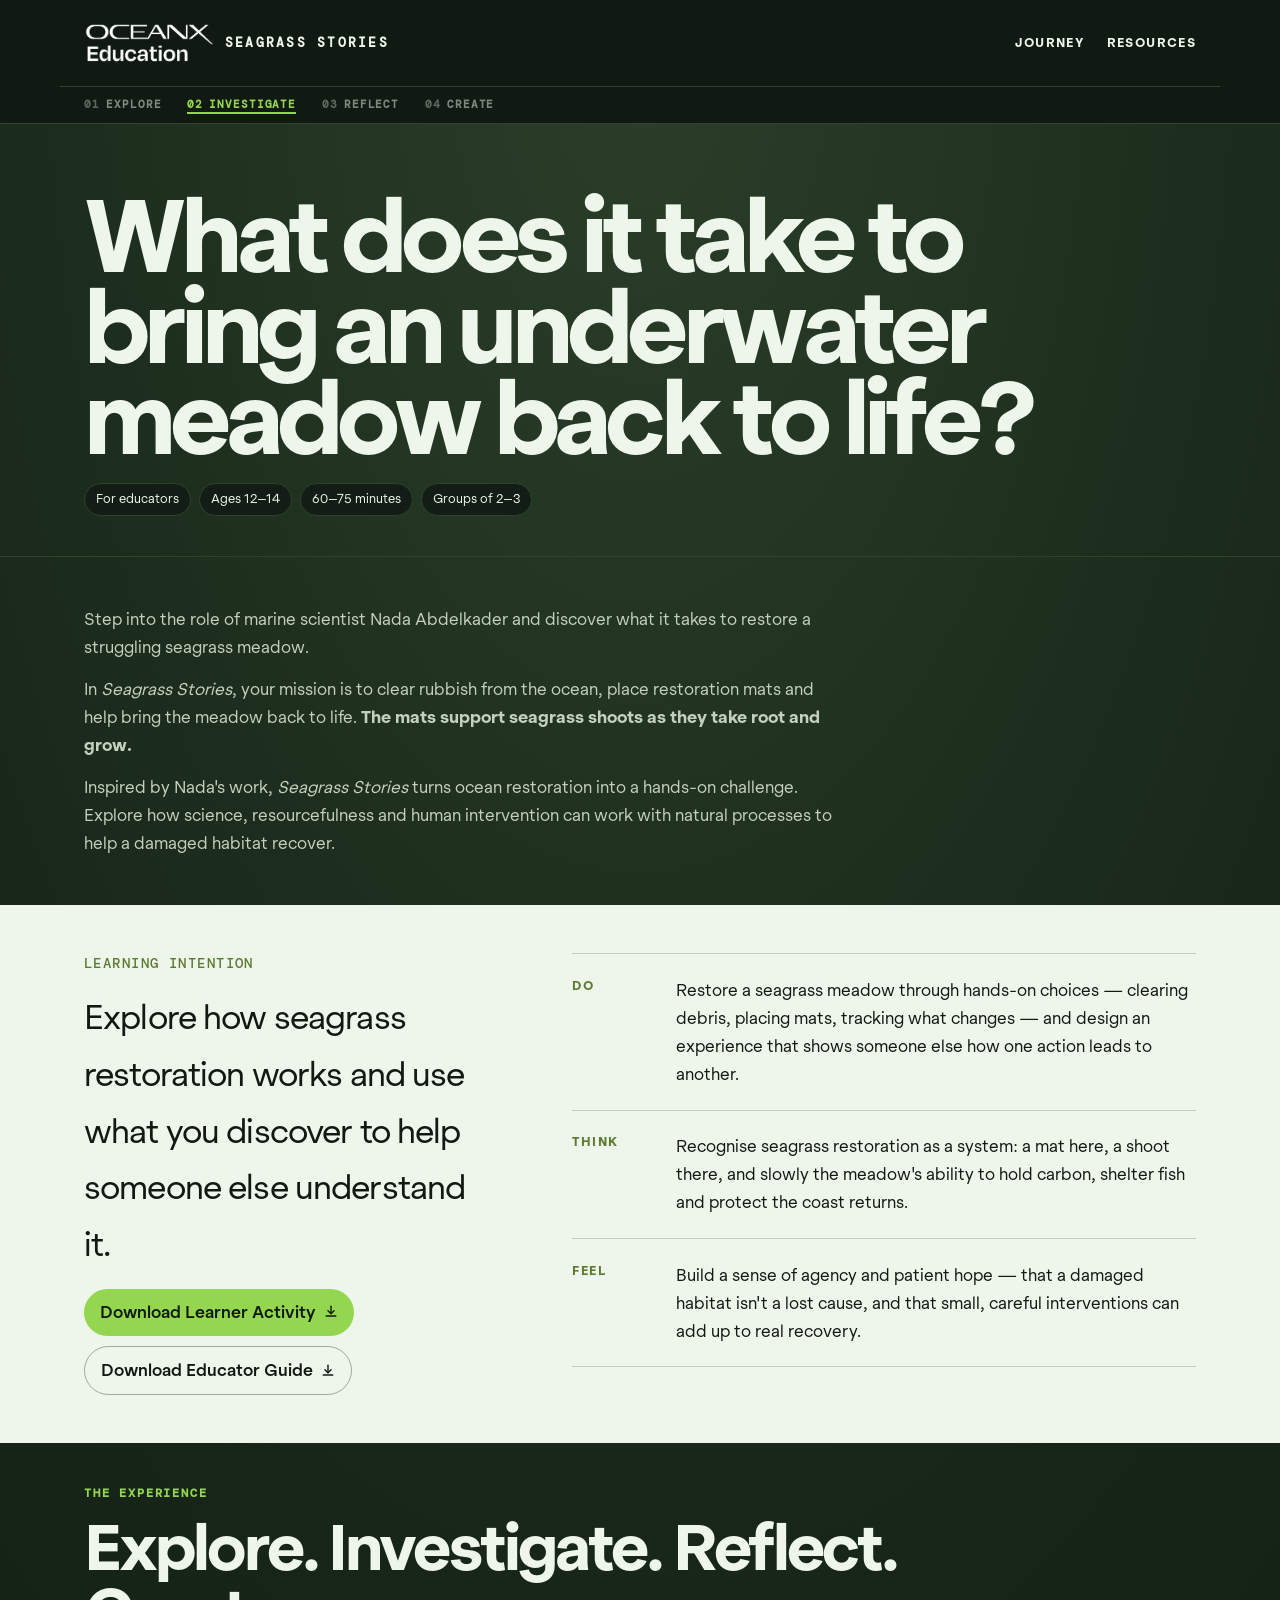
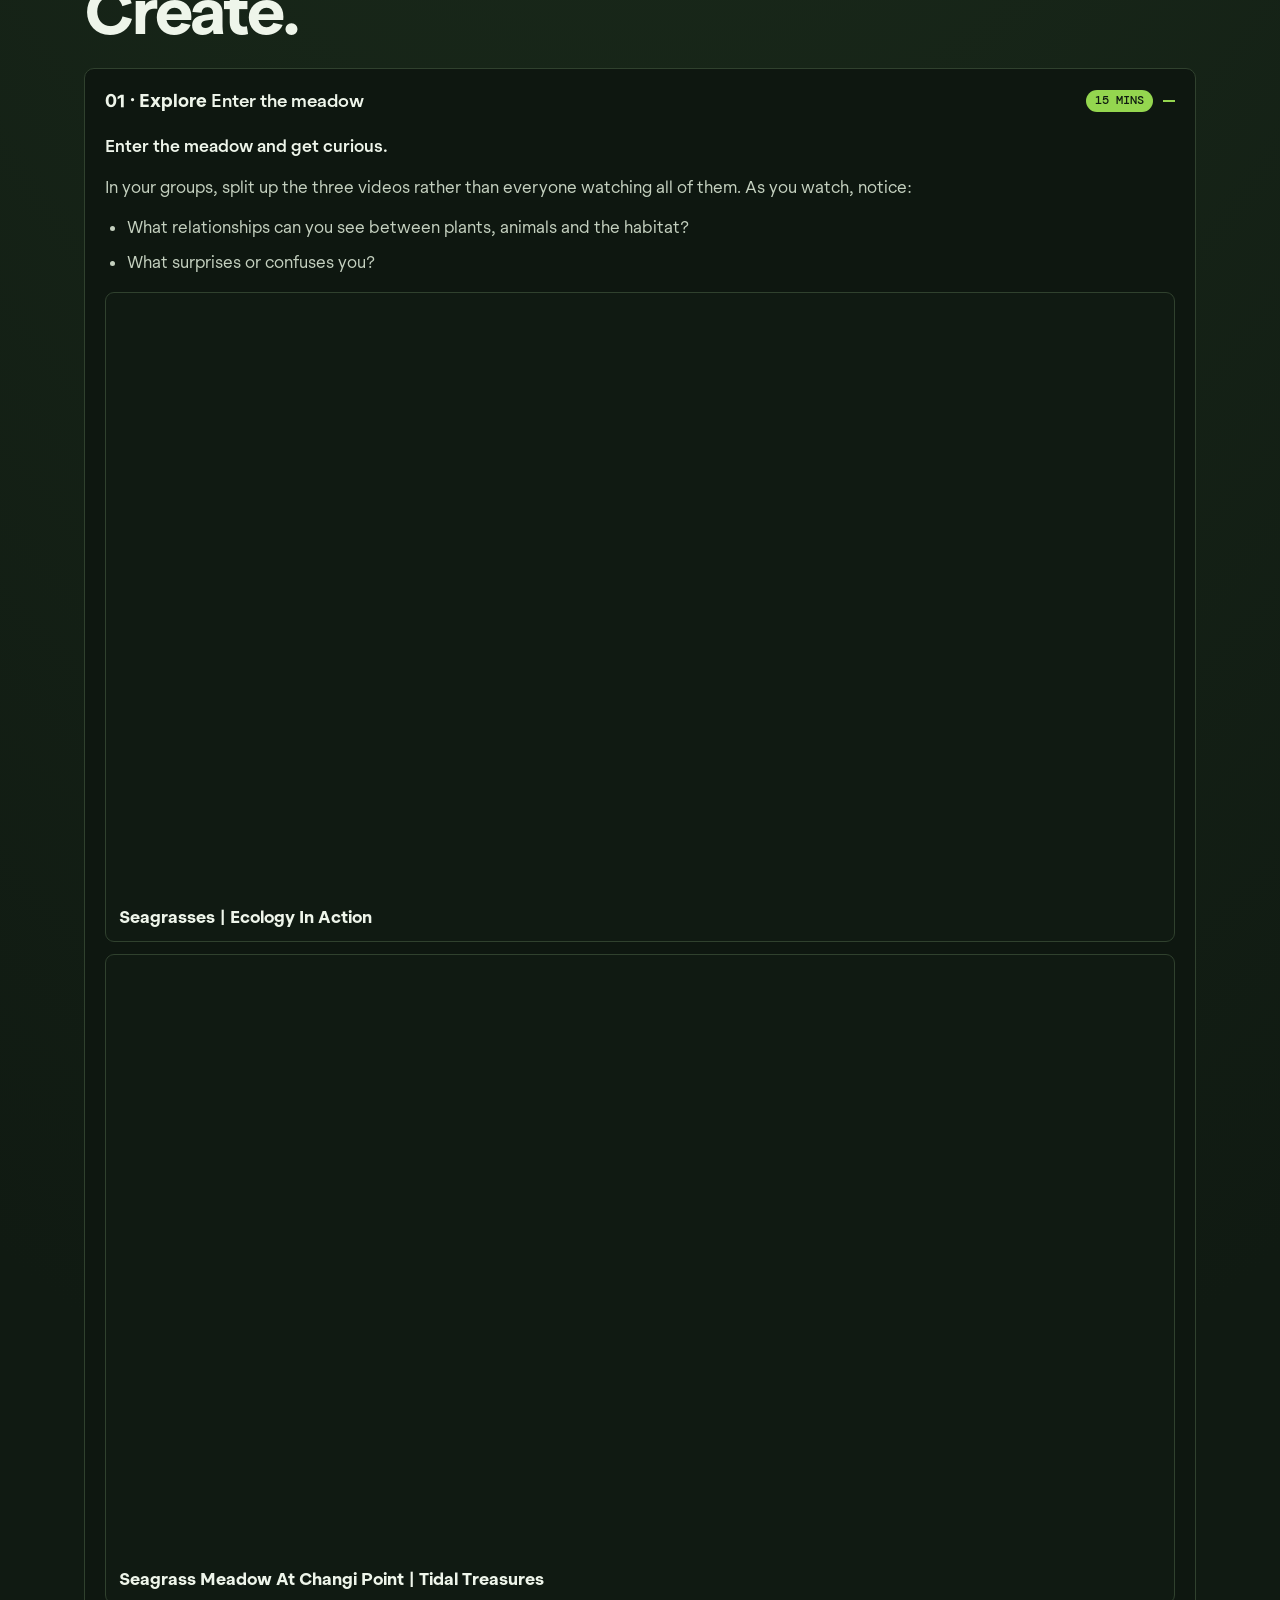
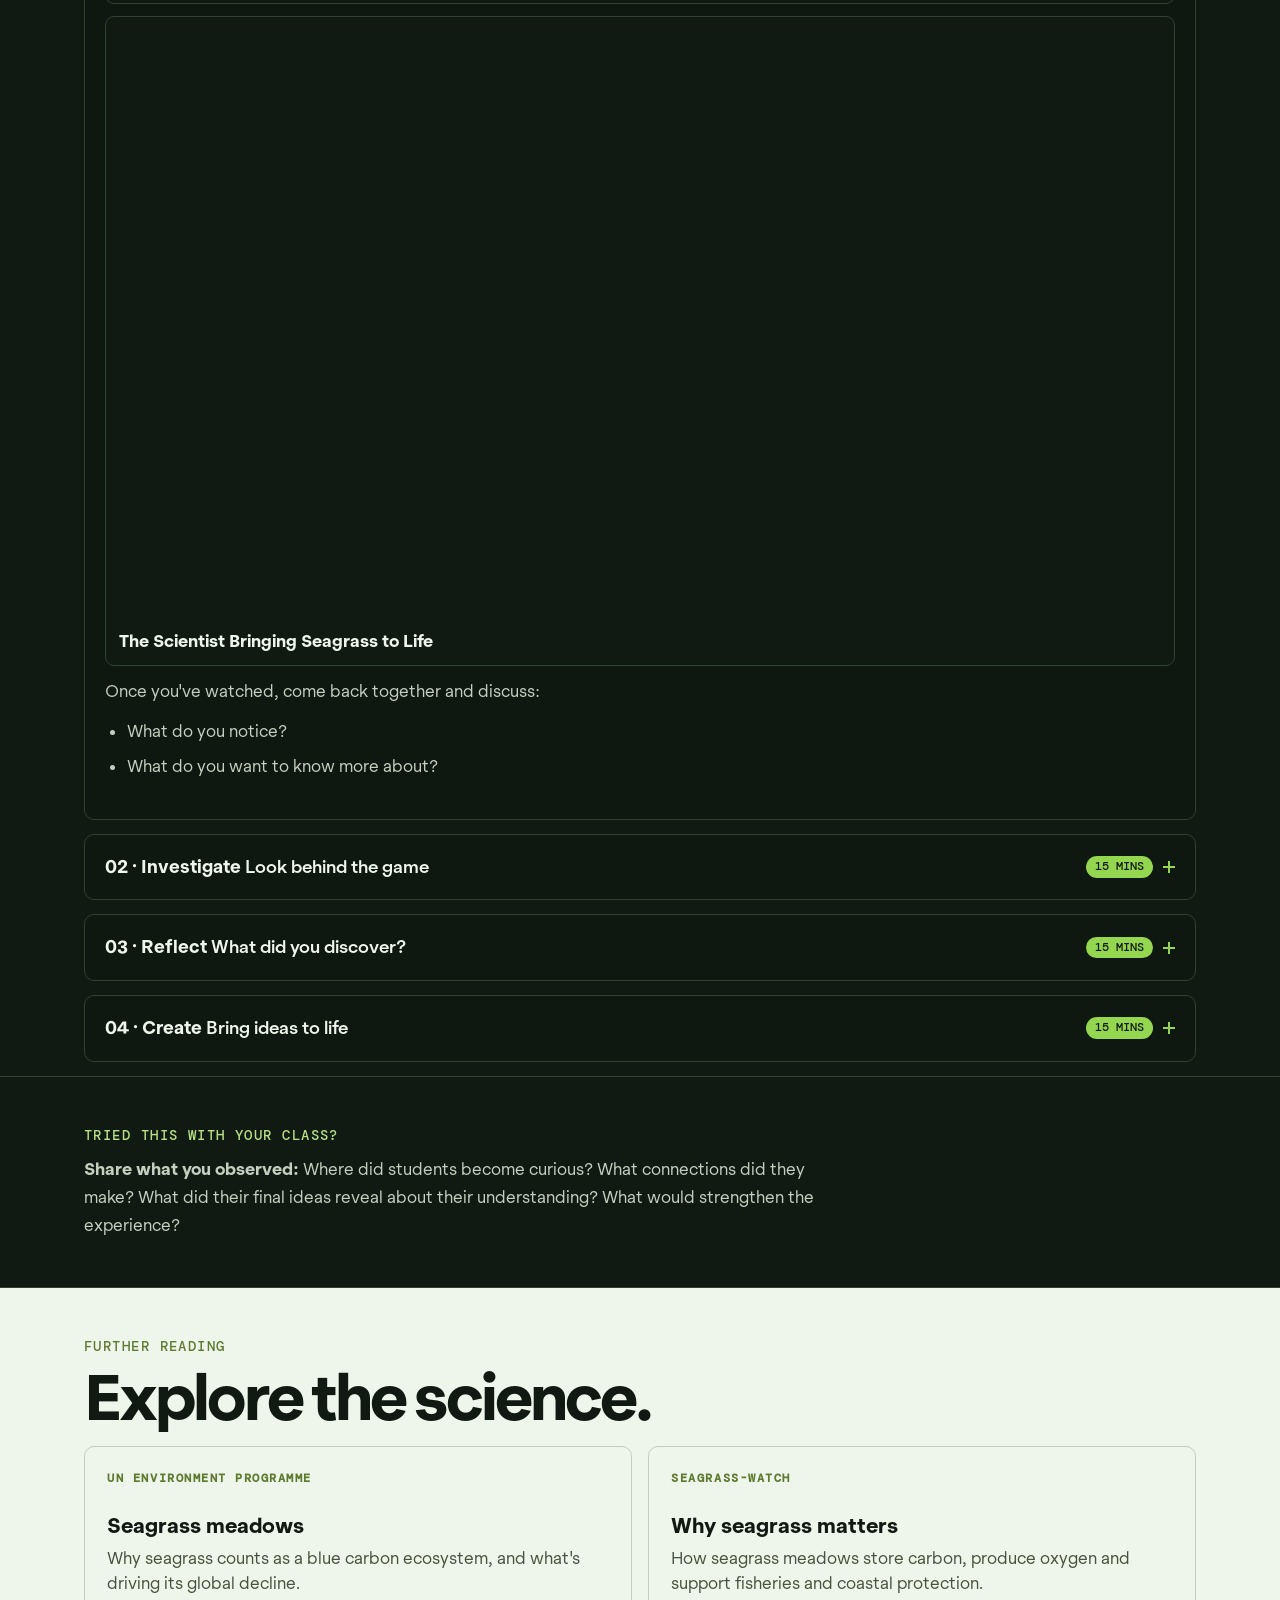
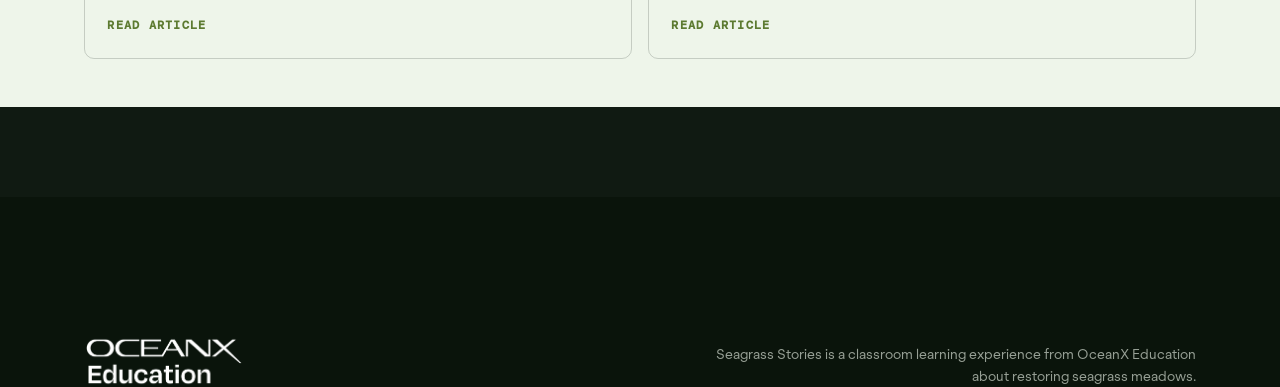
==== index.html @ ff47aa8f "Consolidate shared activity styles" ====
<!doctype html>
<html lang="en-GB">

<head>
    <meta charset="utf-8">
    <meta name="viewport" content="width=device-width,initial-scale=1">
    <title>Seagrass Stories | Classroom Learning Experience</title>
    <link rel="stylesheet" href="main.css">
    <link rel="icon" type="image/svg+xml"
        href="data:image/svg+xml,%3Csvg xmlns='http://www.w3.org/2000/svg' viewBox='0 0 64 64'%3E%3Crect width='64' height='64' rx='14' fill='%230b2940'/%3E%3Cpath d='M30 55C23 43 23 26 38 9c2 18-1 34-8 46Z' fill='%234fb69c'/%3E%3Cpath d='M30 52c1-15 3-27 7-38' fill='none' stroke='%23d8f1e8' stroke-width='2' stroke-linecap='round'/%3E%3C/svg%3E">
    <link rel="stylesheet" href="styles.css">
</head>

<body>
    <header class="site-header">
        <div class="bar-inner nav-row"><a class="brand" href="#top"
                aria-label="OceanX Education, Seagrass Stories home"><img class="brand-mark-sm"
                    src="assets/logos/OceanX-Education-Logo-White.png" alt="OceanX Education"><span
                    class="brand-name">Seagrass Stories</span></a>
            <nav class="header-links" aria-label="Main navigation"><a href="#journey">Journey</a><a
                    href="#resources">Resources</a></nav>
        </div>
        <div class="bar-inner progress-shell">
            <nav class="progress" aria-label="Learning journey progress"><a href="#step-1"
                    data-step="step-1"><b>01</b><span>Explore</span></a><a href="#step-2"
                    data-step="step-2"><b>02</b><span>Investigate</span></a><a href="#step-3"
                    data-step="step-3"><b>03</b><span>Reflect</span></a><a href="#step-4"
                    data-step="step-4"><b>04</b><span>Create</span></a></nav>
        </div>
    </header>
    <main id="top">
        <header class="hero">
            <div class="bar-inner">
                <h1>What does it take to bring an underwater meadow back to life?</h1>
                <div class="meta"><span class="pill">For educators</span><span class="pill">Ages 12–14</span><span
                        class="pill">60–75 minutes</span><span class="pill">Groups of 2–3</span></div>
            </div>
        </header>

        <section class="callout">
            <div class="bar-inner">
                <p>Step into the role of marine scientist Nada Abdelkader and discover what it takes to restore a
                    struggling seagrass meadow.</p>
                <p>In <em>Seagrass Stories</em>, your mission is to clear rubbish from the ocean, place restoration mats
                    and help bring the meadow back to life. <strong>The mats support seagrass shoots as they take root
                        and grow.</strong></p>
                <p>Inspired by Nada's work, <em>Seagrass Stories</em> turns ocean restoration into a hands-on challenge.
                    Explore how science, resourcefulness and human intervention can work with natural processes to help
                    a damaged habitat recover.</p>
            </div>
        </section>

        <section class="alignment">
            <div class="bar-inner intention-grid">
                <div>
                    <h2>Learning intention</h2>
                    <p class="intention-statement">Explore how seagrass restoration works and use what you discover to
                        help someone else understand it.</p>
                    <div class="downloads"><a class="button" href="learneractivity.html">Download Learner Activity<svg
                                class="dl-icon" viewBox="0 0 16 16" fill="none" stroke="currentColor" stroke-width="1.6"
                                stroke-linecap="round" stroke-linejoin="round" aria-hidden="true">
                                <path d="M8 1.5v8" />
                                <path d="M4.5 6.5L8 10l3.5-3.5" />
                                <path d="M2.5 12.5h11" />
                            </svg></a><a class="button secondary" href="educatorguide.html">Download Educator Guide<svg
                                class="dl-icon" viewBox="0 0 16 16" fill="none" stroke="currentColor" stroke-width="1.6"
                                stroke-linecap="round" stroke-linejoin="round" aria-hidden="true">
                                <path d="M8 1.5v8" />
                                <path d="M4.5 6.5L8 10l3.5-3.5" />
                                <path d="M2.5 12.5h11" />
                            </svg></a></div>
                </div>
                <div class="outcomes" aria-label="Learning outcomes">
                    <div class="outcome"><b>Do</b>
                        <p>Restore a seagrass meadow through hands-on choices — clearing debris, placing mats, tracking
                            what changes — and design an experience that shows someone else how one action leads to
                            another.</p>
                    </div>
                    <div class="outcome"><b>Think</b>
                        <p>Recognise seagrass restoration as a system: a mat here, a shoot there, and slowly the
                            meadow's ability to hold carbon, shelter fish and protect the coast returns.</p>
                    </div>
                    <div class="outcome"><b>Feel</b>
                        <p>Build a sense of agency and patient hope — that a damaged habitat isn't a lost cause, and
                            that small, careful interventions can add up to real recovery.</p>
                    </div>
                </div>
            </div>
        </section>

        <section class="experience-intro" id="journey">
            <div class="bar-inner">
                <h2>THE EXPERIENCE</h2>
                <p>Explore. Investigate. Reflect. Create.</p>
            </div>
        </section>

        <div class="bar-inner accordions-wrap">
            <details id="step-1" open>
                <summary><span><b>01 · Explore</b> Enter the meadow</span><span class="time">15 mins</span></summary>
                <div class="body">
                    <p class="lead">Enter the meadow and get curious.</p>
                    <p>In your groups, split up the three videos rather than everyone watching all of them. As you
                        watch, notice:</p>
                    <ul>
                        <li>What relationships can you see between plants, animals and the habitat?</li>
                        <li>What surprises or confuses you?</li>
                    </ul>
                    <div class="video"><iframe src="https://www.youtube.com/embed/0bvOh7qby-c"
                            title="Seagrasses | Ecology In Action" referrerpolicy="strict-origin-when-cross-origin"
                            allowfullscreen></iframe>
                        <div><b>Seagrasses | Ecology In Action</b></div>
                    </div>
                    <div class="video"><iframe src="https://www.youtube.com/embed/CUiX69oMZ2E"
                            title="Seagrass Meadow At Changi Point | Tidal Treasures"
                            referrerpolicy="strict-origin-when-cross-origin" allowfullscreen></iframe>
                        <div><b>Seagrass Meadow At Changi Point | Tidal Treasures</b></div>
                    </div>
                    <div class="video"><iframe src="https://www.youtube.com/embed/9XX4qY16V9Y"
                            title="The Scientist Bringing Seagrass to Life"
                            referrerpolicy="strict-origin-when-cross-origin" allowfullscreen></iframe>
                        <div><b>The Scientist Bringing Seagrass to Life</b></div>
                    </div>
                    <p>Once you've watched, come back together and discuss:</p>
                    <ul>
                        <li>What do you notice?</li>
                        <li>What do you want to know more about?</li>
                    </ul>
                </div>
            </details>

            <details id="step-2">
                <summary><span><b>02 · Investigate</b> Look behind the game</span><span class="time">15 mins</span>
                </summary>
                <div class="body">
                    <p class="lead">Play through the lens of a scientist.</p>
                    <p>Step into Nada's role in <em>Seagrass Stories</em>. Clear rubbish, position restoration mats and
                        help rebuild the meadow. As the meadow changes, investigate:</p>
                    <ul>
                        <li>What changes quickly?</li>
                        <li>What might take longer in the ocean?</li>
                        <li>What evidence would tell you the meadow is recovering?</li>
                    </ul>
                    <a class="play" href="https://seagrassstories-production.up.railway.app/" target="_blank">Play
                        Seagrass Stories</a>
                </div>
            </details>

            <details id="step-3">
                <summary><span><b>03 · Reflect</b> What did you discover?</span><span class="time">15 mins</span>
                </summary>
                <div class="body">
                    <p class="lead">Pause and make sense of what you've experienced.</p>
                    <p>Take a few minutes to reflect on your own, then share and compare your thinking with others.</p>
                    <ul>
                        <li>What did you see, hear or experience that changed how you think about ocean restoration?
                        </li>
                        <li>What are you now curious to understand more about?</li>
                    </ul>
                </div>
            </details>

            <details id="step-4">
                <summary><span><b>04 · Create</b> Bring ideas to life</span><span class="time">15 mins</span></summary>
                <div class="body">
                    <p class="lead">Put your understanding to work.</p>
                    <p>In groups of 2–3, design an experience that helps someone else understand something you've
                        discovered about ocean restoration.</p>
                    <p>Use <strong>6–10 Post-its</strong> to bring your idea to life. Your experience could be a game,
                        video, comic, installation or something completely different.</p>
                    <p>Your idea should show:</p>
                    <ul>
                        <li>a real choice or action</li>
                        <li>what happens because of it</li>
                        <li>how the habitat responds</li>
                        <li>how things change over time</li>
                        <li>what you want someone to understand</li>
                    </ul>
                    <p class="lead">Connect your Post-its. What happens because of what?</p>
                </div>
            </details>
        </div>

        <section class="feedback">
            <div class="bar-inner">
                <h2>Tried this with your class?</h2>
                <p><strong>Share what you observed:</strong> Where did students become curious? What connections did
                    they make? What did their final ideas reveal about their understanding? What would strengthen the
                    experience?</p>
            </div>
        </section>

        <section class="resources" id="resources">
            <div class="bar-inner">
                <h2>Further reading</h2>
                <p class="resources-title">Explore the science.</p>
                <div class="resource-grid">
                    <a class="resource-card"
                        href="https://www.unep.org/topics/ocean-seas-and-coasts/blue-ecosystems/seagrass-meadows"
                        target="_blank" rel="noopener"><span class="resource-type">UN Environment Programme</span>
                        <div>
                            <h3>Seagrass meadows</h3>
                            <p>Why seagrass counts as a blue carbon ecosystem, and what's driving its global decline.
                            </p>
                            <div class="resource-action">Read article</div>
                        </div>
                    </a>
                    <a class="resource-card" href="https://www.seagrasswatch.org/seagrassimportance/" target="_blank"
                        rel="noopener"><span class="resource-type">Seagrass-Watch</span>
                        <div>
                            <h3>Why seagrass matters</h3>
                            <p>How seagrass meadows store carbon, produce oxygen and support fisheries and coastal
                                protection.</p>
                            <div class="resource-action">Read article</div>
                        </div>
                    </a>
                </div>
            </div>
        </section>
    </main>
    <footer>
        <div class="bar-inner footer-inner"><img class="footer-logo" src="assets/logos/OceanX-Education-Logo-White.png"
                alt="OceanX Education">
            <p class="footer-copy">Seagrass Stories is a classroom learning experience from OceanX Education about
                restoring seagrass meadows.</p>
        </div>
    </footer>
    <script>(function () {
            var links = document.querySelectorAll('.progress a');
            links.forEach(function (a) {
                a.addEventListener('click', function () {
                    var d = document.getElementById(a.getAttribute('data-step'));
                    if (d) d.open = true;
                });
            });
            if ('IntersectionObserver' in window) {
                var observer = new IntersectionObserver(function (entries) {
                    entries.forEach(function (entry) {
                        if (!entry.isIntersecting) return;
                        var link = document.querySelector('.progress a[data-step="' + entry.target.id + '"]');
                        if (!link) return;
                        links.forEach(function (a) { a.classList.remove('current'); });
                        link.classList.add('current');
                    });
                }, { rootMargin: '-45% 0px -50% 0px', threshold: 0 });
                links.forEach(function (a) {
                    var el = document.getElementById(a.getAttribute('data-step'));
                    if (el) observer.observe(el);
                });
            }
        })();</script>
</body>

</html>
---- main.css ----
/* Shared typography foundation for all Seagrass Stories pages. */
@font-face {
  font-family: 'Zeist';
  src: url('assets/fonts/ZeistN2-Light.otf') format('opentype');
  font-weight: 300;
  font-style: normal;
  font-display: swap;
}

@font-face {
  font-family: 'Zeist';
  src: url('assets/fonts/ZeistN2-Regular.otf') format('opentype');
  font-weight: 400;
  font-style: normal;
  font-display: swap;
}

@font-face {
  font-family: 'Zeist';
  src: url('assets/fonts/ZeistN2-Medium.otf') format('opentype');
  font-weight: 500;
  font-style: normal;
  font-display: swap;
}

@font-face {
  font-family: 'Zeist';
  src: url('assets/fonts/ZeistN2-SemiBold.otf') format('opentype');
  font-weight: 600;
  font-style: normal;
  font-display: swap;
}

@font-face {
  font-family: 'Zeist';
  src: url('assets/fonts/ZeistN2-Bold.otf') format('opentype');
  font-weight: 700;
  font-style: normal;
  font-display: swap;
}

@font-face {
  font-family: 'DM Mono';
  src: url('assets/fonts/DMMono-Medium.ttf') format('truetype');
  font-weight: 500;
  font-style: normal;
  font-display: swap;
}
---- styles.css ----
:root {
  --lime: #94d64f;
  --lime2: #b6df86;
  --pale: #eef5ea;
  --body: #c4d0bf;
  --muted: #889783;
  --line: #30412e;
  --card: #16241d;
  --bg: #101a12;
  --sans: "Zeist", Arial, "Helvetica Neue", sans-serif;
  --mono: "DM Mono", "SFMono-Regular", monospace;
}

* {
  box-sizing: border-box;
}

html {
  scroll-behavior: smooth;
}

body {
  margin: 0;
  background: radial-gradient(125% 60% at 50% 0%, #2b3f2a, #182719 48%, #101a12);
  color: var(--body);
  font-family: var(--sans);
  font-size: 17px;
  line-height: 1.6;
}

main {
  display: block;
  padding-bottom: 90px;
}

.hero {
  padding: 50px 0 12px;
}

h1 {
  font-weight: 700;
  font-size: clamp(3.25rem, 8vw, 6.8rem);
  line-height: .89;
  letter-spacing: -.055em;
  color: var(--pale);
  max-width: 18ch;
  margin: 16px 0 20px;
}

.meta {
  display: flex;
  gap: 8px;
  flex-wrap: wrap;
  margin-bottom: 28px;
}

.pill {
  border: 1px solid var(--line);
  border-radius: 999px;
  padding: 5px 11px;
  font-size: .8rem;
  color: var(--pale);
  background: #111d15;
}

.callout,
.alignment,
.feedback,
.resources {
  padding-block: clamp(2rem, 4vw, 3rem);
  border-top: 1px solid var(--line);
}

.alignment {
  background: var(--pale);
  color: var(--bg);
  border-top: 0;
}

.callout p,
.alignment p,
.feedback p {
  max-width: 760px;
  margin: 0 0 14px;
  line-height: 1.65;
}

.callout p:last-child,
.alignment p:last-child,
.feedback p:last-child {
  margin: 0;
}

.feedback {
  border-bottom: 1px solid var(--line);
}

.alignment h2,
.feedback h2,
.resources h2 {
  font: .9rem/1.4 var(--mono);
  text-transform: uppercase;
  letter-spacing: .1em;
  color: var(--lime2);
  margin: 0 0 10px;
}

.alignment h2,
.resources h2 {
  color: #5c7a30;
}

.alignment p {
  margin: 0 0 10px;
}

.intention-grid {
  display: grid;
  grid-template-columns: .78fr 1.22fr;
  gap: clamp(2rem, 7vw, 7rem);
  align-items: start;
}

.intention-statement {
  padding-top: .35rem;
  font-size: clamp(1.45rem, 3vw, 2.15rem);
  line-height: 1.32;
  letter-spacing: -.025em;
  max-width: none;
}

.outcomes {
  display: grid;
  border-top: 1px solid rgba(16, 26, 18, .18);
}

.outcome {
  display: grid;
  grid-template-columns: 5.5rem 1fr;
  gap: 1rem;
  padding: 1.35rem 0;
  border-bottom: 1px solid rgba(16, 26, 18, .18);
}

.outcome b {
  color: #5c7a30;
  font-size: .78rem;
  letter-spacing: .12em;
  text-transform: uppercase;
}

.outcome p {
  margin: 0;
  max-width: none;
}

.resources {
  background: var(--pale);
  color: var(--bg);
  border-top: 0;
}

.resources-title {
  max-width: 850px;
  margin: 0;
  font-weight: 700;
  font-size: clamp(2.15rem, 5vw, 4.2rem);
  line-height: 1;
  letter-spacing: -.045em;
  color: var(--bg);
}

.resource-grid {
  display: grid;
  grid-template-columns: 1fr 1fr;
  gap: 1rem;
  margin-top: 1rem;
}

.resource-card {
  display: flex;
  flex-direction: column;
  justify-content: space-between;
  min-height: 190px;
  padding: 1.4rem;
  border: 1px solid rgba(16, 26, 18, .18);
  border-radius: 10px;
  text-decoration: none;
  transition: transform .2s ease, border-color .2s ease, background .2s ease;
}

.resource-card:hover,
.resource-card:focus-visible {
  transform: translateY(-3px);
  border-color: #5c7a30;
  background: rgba(16, 26, 18, .04);
}

.resource-type {
  color: #5c7a30;
  font-size: .73rem;
  font-weight: 800;
  letter-spacing: .13em;
  text-transform: uppercase;
  font-family: var(--mono);
}

.resource-card h3 {
  max-width: 25ch;
  margin: 1.6rem 0 .5rem;
  font-size: 1.3rem;
  line-height: 1.15;
  color: var(--bg);
}

.resource-card p {
  margin: 0;
  max-width: none;
  color: #46543f;
  line-height: 1.5;
}

.resource-action {
  margin-top: 1.2rem;
  font-size: .78rem;
  font-weight: 800;
  letter-spacing: .1em;
  text-transform: uppercase;
  font-family: var(--mono);
  color: #5c7a30;
}

.experience-intro {
  padding: 42px 0 18px;
}

.experience-intro h2 {
  margin: 0 0 .85rem;
  font: 800 .76rem/1.4 var(--mono);
  letter-spacing: .15em;
  text-transform: uppercase;
  color: var(--lime);
}

.experience-intro p {
  max-width: 850px;
  margin: 0;
  font-weight: 700;
  font-size: clamp(2.15rem, 5vw, 4.2rem);
  line-height: 1;
  letter-spacing: -.045em;
  color: var(--pale);
}

.downloads {
  display: flex;
  gap: 10px;
  flex-wrap: wrap;
  margin-top: 16px;
}

.button {
  display: inline-flex;
  align-items: center;
  gap: 8px;
  padding: 10px 16px;
  border-radius: 999px;
  text-decoration: none;
  font-weight: 600;
  background: var(--lime);
  color: #0f1a10;
  transition: background-color .18s ease, border-color .18s ease, color .18s ease, box-shadow .18s ease, transform .12s ease;
}

.button:hover {
  background: #a8e065;
  box-shadow: 0 4px 14px rgba(148, 214, 79, .35);
  transform: translateY(-1px);
}

.button:active {
  background: #7ec93c;
  box-shadow: none;
  transform: translateY(0) scale(.97);
}

.button:focus-visible {
  outline: 2px solid var(--lime2);
  outline-offset: 2px;
}

.button.secondary {
  background: transparent;
  color: var(--lime2);
  border: 1px solid var(--line);
}

.button.secondary:hover {
  background: rgba(148, 214, 79, .1);
  border-color: var(--lime2);
  color: var(--pale);
  box-shadow: none;
}

.button.secondary:active {
  background: rgba(148, 214, 79, .18);
  border-color: var(--lime);
}

.alignment .button.secondary {
  color: var(--bg);
  border-color: rgba(16, 26, 18, .35);
}

.alignment .button.secondary:hover {
  background: rgba(16, 26, 18, .08);
  border-color: var(--bg);
  color: var(--bg);
}

.alignment .button.secondary:active {
  background: rgba(16, 26, 18, .16);
}

.button .dl-icon {
  width: 14px;
  height: 14px;
  flex: 0 0 auto;
  transition: transform .18s ease;
}

.button:hover .dl-icon {
  transform: translateY(2px);
}

details {
  border: 1px solid var(--line);
  border-radius: 10px;
  margin-bottom: 14px;
  overflow: hidden;
  background: #0e1710;
}

summary {
  list-style: none;
  cursor: pointer;
  padding: 18px 20px;
  display: flex;
  align-items: center;
  gap: .6rem;
  font-size: 1.12rem;
  font-weight: 600;
  color: var(--pale);
}

summary span:first-child {
  flex: 1 1 auto;
  min-width: 0;
}

summary::-webkit-details-marker {
  display: none;
}

summary:after {
  content: "";
  flex: 0 0 12px;
  width: 12px;
  height: 12px;
  margin-left: auto;
  background: linear-gradient(var(--lime), var(--lime)) center / 12px 2px no-repeat, linear-gradient(var(--lime), var(--lime)) center / 2px 12px no-repeat;
}

details[open] summary:after {
  background: linear-gradient(var(--lime), var(--lime)) center / 12px 2px no-repeat;
}

.time {
  font: .75rem/1.3 var(--mono);
  text-transform: uppercase;
  color: #0f1a10;
  background: var(--lime);
  padding: 3px 9px;
  border-radius: 999px;
}

.body {
  padding: 0 20px 22px;
}

.body p {
  margin: 0 0 13px;
}

.body ul {
  margin: 0 0 16px;
  padding-left: 22px;
}

.body li {
  margin-bottom: 8px;
}

.lead {
  font-weight: 600;
  color: var(--pale);
}

.video {
  border: 1px solid var(--line);
  border-radius: 9px;
  overflow: hidden;
  margin: 12px 0;
  background: #101a12;
}

.video iframe {
  display: block;
  width: 100%;
  aspect-ratio: 16/9;
  border: 0;
}

.video div {
  padding: 10px 13px;
}

.video b {
  color: var(--pale);
}

.play {
  display: inline-block;
  padding: 11px 20px;
  border-radius: 999px;
  background: var(--lime);
  color: #0f1a10;
  text-decoration: none;
  font-weight: 600;
}

.feedback p {
  margin: 0 0 10px;
}

footer {
  color: var(--pale);
  background: #0a140b;
}

.footer-inner {
  min-height: 190px;
  padding-block: 3rem;
  display: flex;
  align-items: flex-end;
  justify-content: space-between;
  gap: 2rem;
}

.footer-logo {
  width: 10rem;
  height: auto;
  display: block;
}

.footer-copy {
  max-width: 480px;
  margin: 0;
  color: rgba(238, 245, 234, .62);
  font-size: .87rem;
  text-align: right;
}


.site-header {
  position: sticky;
  top: 0;
  z-index: 50;
  background: var(--bg);
  border-bottom: 1px solid var(--line);
}

.bar-inner {
  max-width: 1160px;
  margin: auto;
  padding: 0 24px;
}

.nav-row {
  display: flex;
  align-items: center;
  justify-content: space-between;
  gap: 1rem;
  min-height: 5.4rem;
}

.brand {
  display: flex;
  align-items: center;
  gap: .6rem;
  text-decoration: none;
}

.brand-mark-sm {
  width: 8.2rem;
  height: auto;
  display: block;
}

.brand-name {
  font: 700 .83rem/1.4 var(--mono);
  letter-spacing: .17em;
  text-transform: uppercase;
  color: var(--pale);
}

.header-links {
  display: flex;
  gap: 1.4rem;
}

.header-links a {
  color: var(--pale);
  text-decoration: none;
  font-size: .78rem;
  font-weight: 700;
  letter-spacing: .11em;
  text-transform: uppercase;
}

.header-links a:hover {
  color: var(--lime);
}

.progress-shell {
  border-top: 1px solid var(--line);
}

.progress {
  display: flex;
  gap: 1.6rem;
  overflow-x: auto;
  padding: .55rem 0;
  font: 700 .7rem/1 var(--mono);
  letter-spacing: .08em;
  text-transform: uppercase;
  scrollbar-width: none;
}

.progress::-webkit-scrollbar {
  display: none;
}

.progress a {
  display: flex;
  align-items: center;
  gap: .4rem;
  flex: 0 0 auto;
  color: rgba(238, 245, 234, .5);
  text-decoration: none;
  white-space: nowrap;
  border-bottom: 2px solid transparent;
  padding: .15rem 0;
}

.progress a b {
  font-weight: 700;
  color: rgba(238, 245, 234, .35);
}

.progress a:hover {
  color: var(--pale);
}

.progress a.current {
  color: var(--lime);
  border-bottom-color: var(--lime);
}

.progress a.current b {
  color: var(--lime);
}

#step-1,
#step-2,
#step-3,
#step-4 {
  scroll-margin-top: 8rem;
}

.accordions-wrap {
  padding-top: 6px;
}

@media (max-width: 600px) {
  body {
    font-size: 16px;
    overflow-x: hidden;
  }

  main {
    padding-bottom: 60px;
  }

  .hero {
    padding: 20px 2px 8px;
  }

  .bar-inner {
    padding: 0 16px;
  }

  .nav-row {
    min-height: 3.8rem;
  }

  .brand-mark-sm {
    width: 7.2rem;
  }

  .brand-name {
    display: none;
  }

  .progress {
    gap: 1rem;
    font-size: .62rem;
  }

  #step-1,
  #step-2,
  #step-3,
  #step-4 {
    scroll-margin-top: 6.8rem;
  }

  .hero h1 {
    font-size: clamp(2.75rem, 14vw, 4.3rem);
    margin: 14px 0 18px;
  }

  .meta {
    gap: 6px;
    margin-bottom: 22px;
  }

  .pill {
    font-size: .72rem;
    padding: 4px 9px;
  }

  .callout,
  .alignment,
  .feedback,
  .resources {
    padding-block: 22px;
  }

  .experience-intro {
    padding: 32px 2px 16px;
  }

  .alignment h2,
  .feedback h2,
  .resources h2 {
    font-size: .78rem;
  }

  .intention-grid {
    grid-template-columns: 1fr;
    gap: 1.75rem;
  }

  .outcome {
    grid-template-columns: 1fr;
    gap: .3rem;
    padding: 1rem 0;
  }

  .resource-grid {
    grid-template-columns: 1fr;
  }

  .downloads {
    display: grid;
    gap: 8px;
  }

  .downloads .button,
  .play {
    display: block;
    width: 100%;
    text-align: center;
    padding: 11px 14px;
  }

  .body {
    padding: 0 16px 18px;
  }

  .body ul {
    padding-left: 20px;
  }

  .video {
    margin-left: -2px;
    margin-right: -2px;
  }

  .video div {
    padding: 9px 11px;
    font-size: .9rem;
  }

  summary {
    padding: 15px 16px;
    align-items: flex-start;
    gap: .45rem;
    font-size: 1rem;
    line-height: 1.35;
    overflow-wrap: anywhere;
  }

  .time {
    flex: 0 0 auto;
    font-size: .66rem;
    padding: 3px 7px;
    margin-top: 1px;
  }

  .footer-inner {
    align-items: flex-start;
    flex-direction: column;
  }

  .footer-copy {
    text-align: left;
  }
}

@media (prefers-reduced-motion: reduce) {
  html {
    scroll-behavior: auto;
  }
}
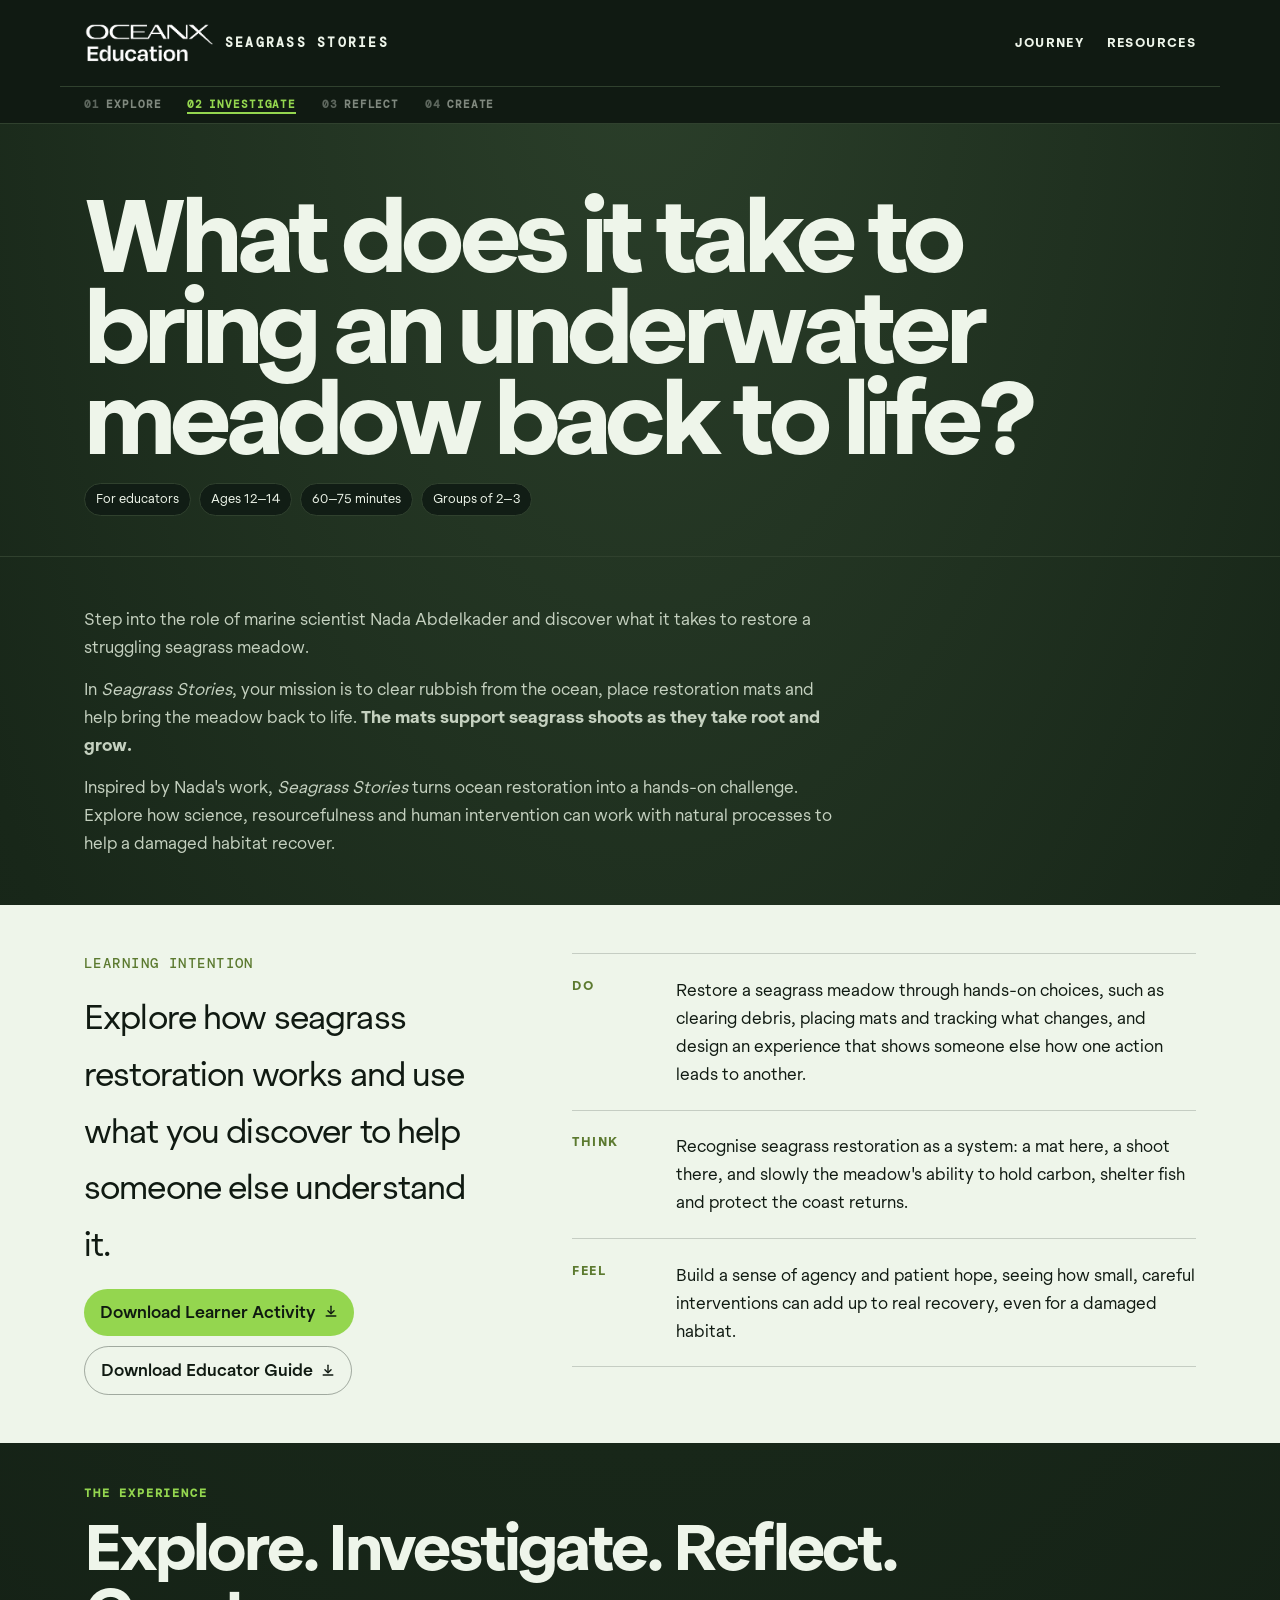
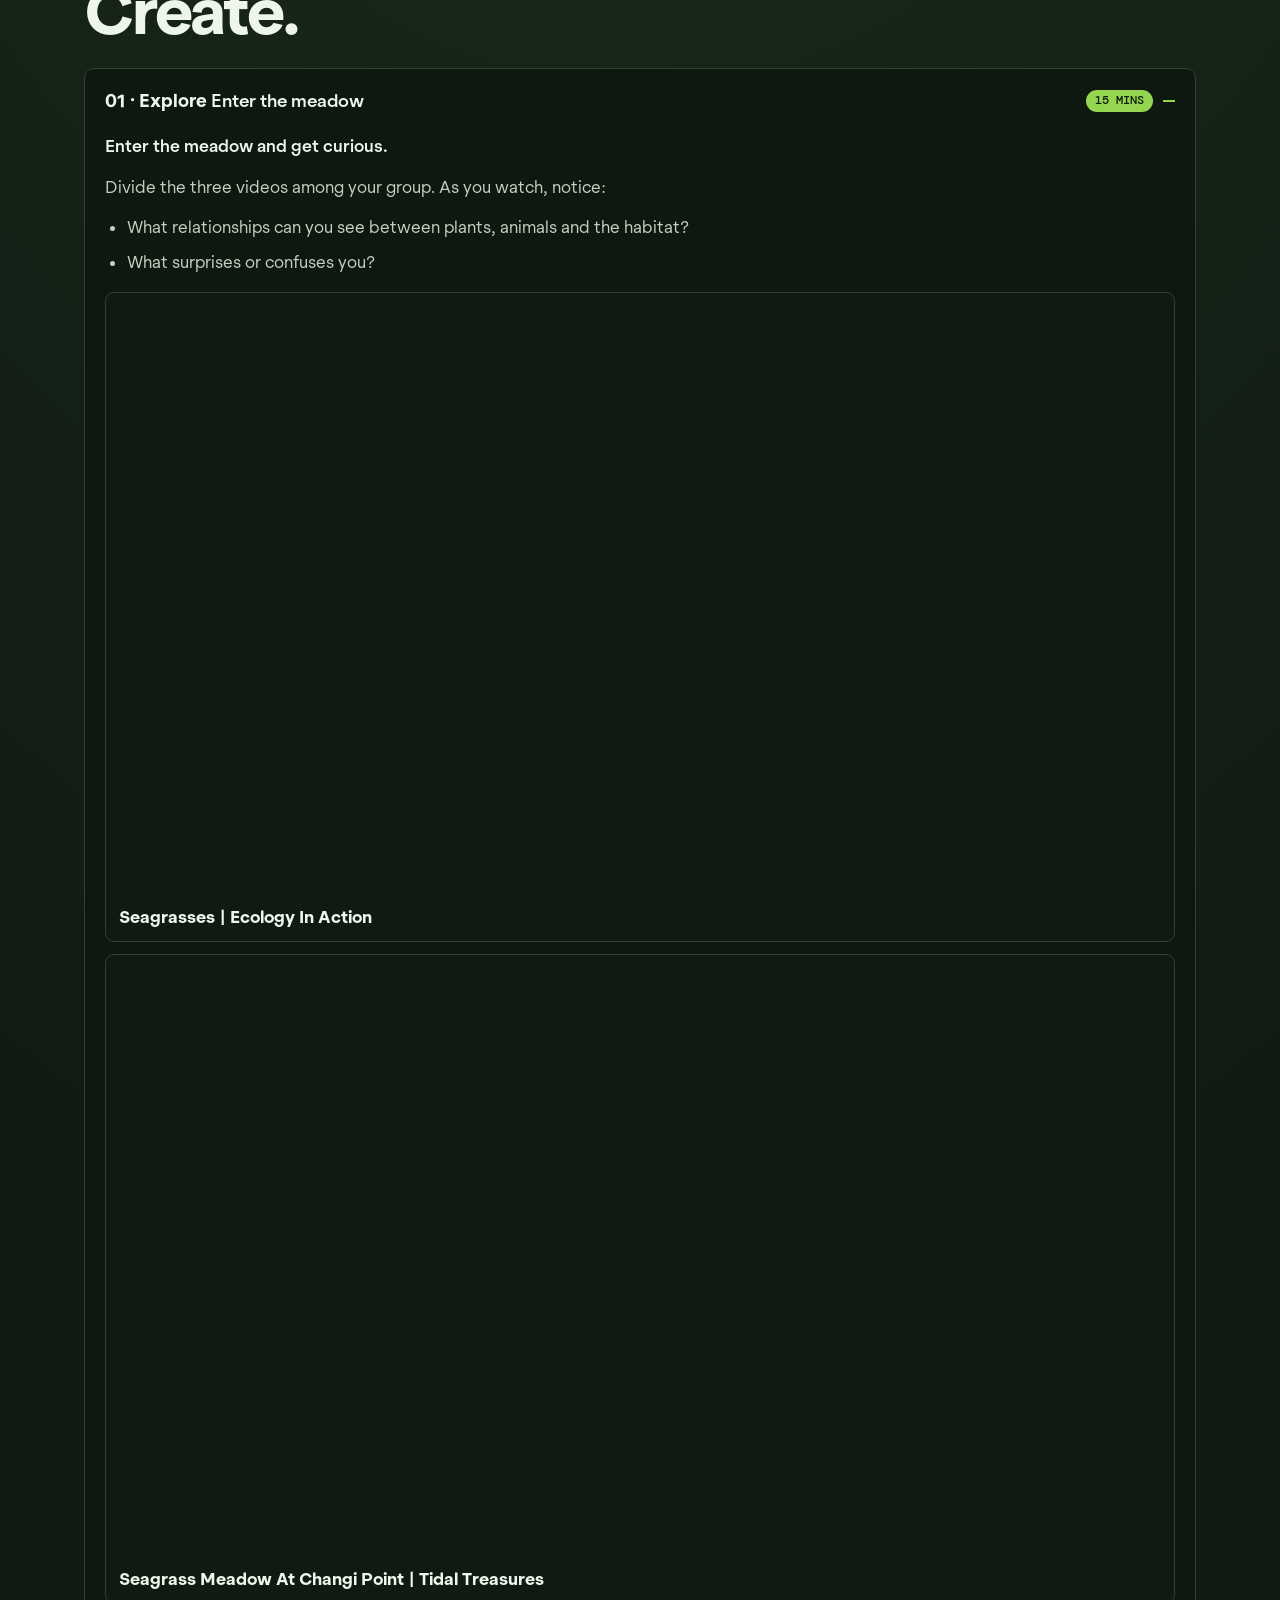
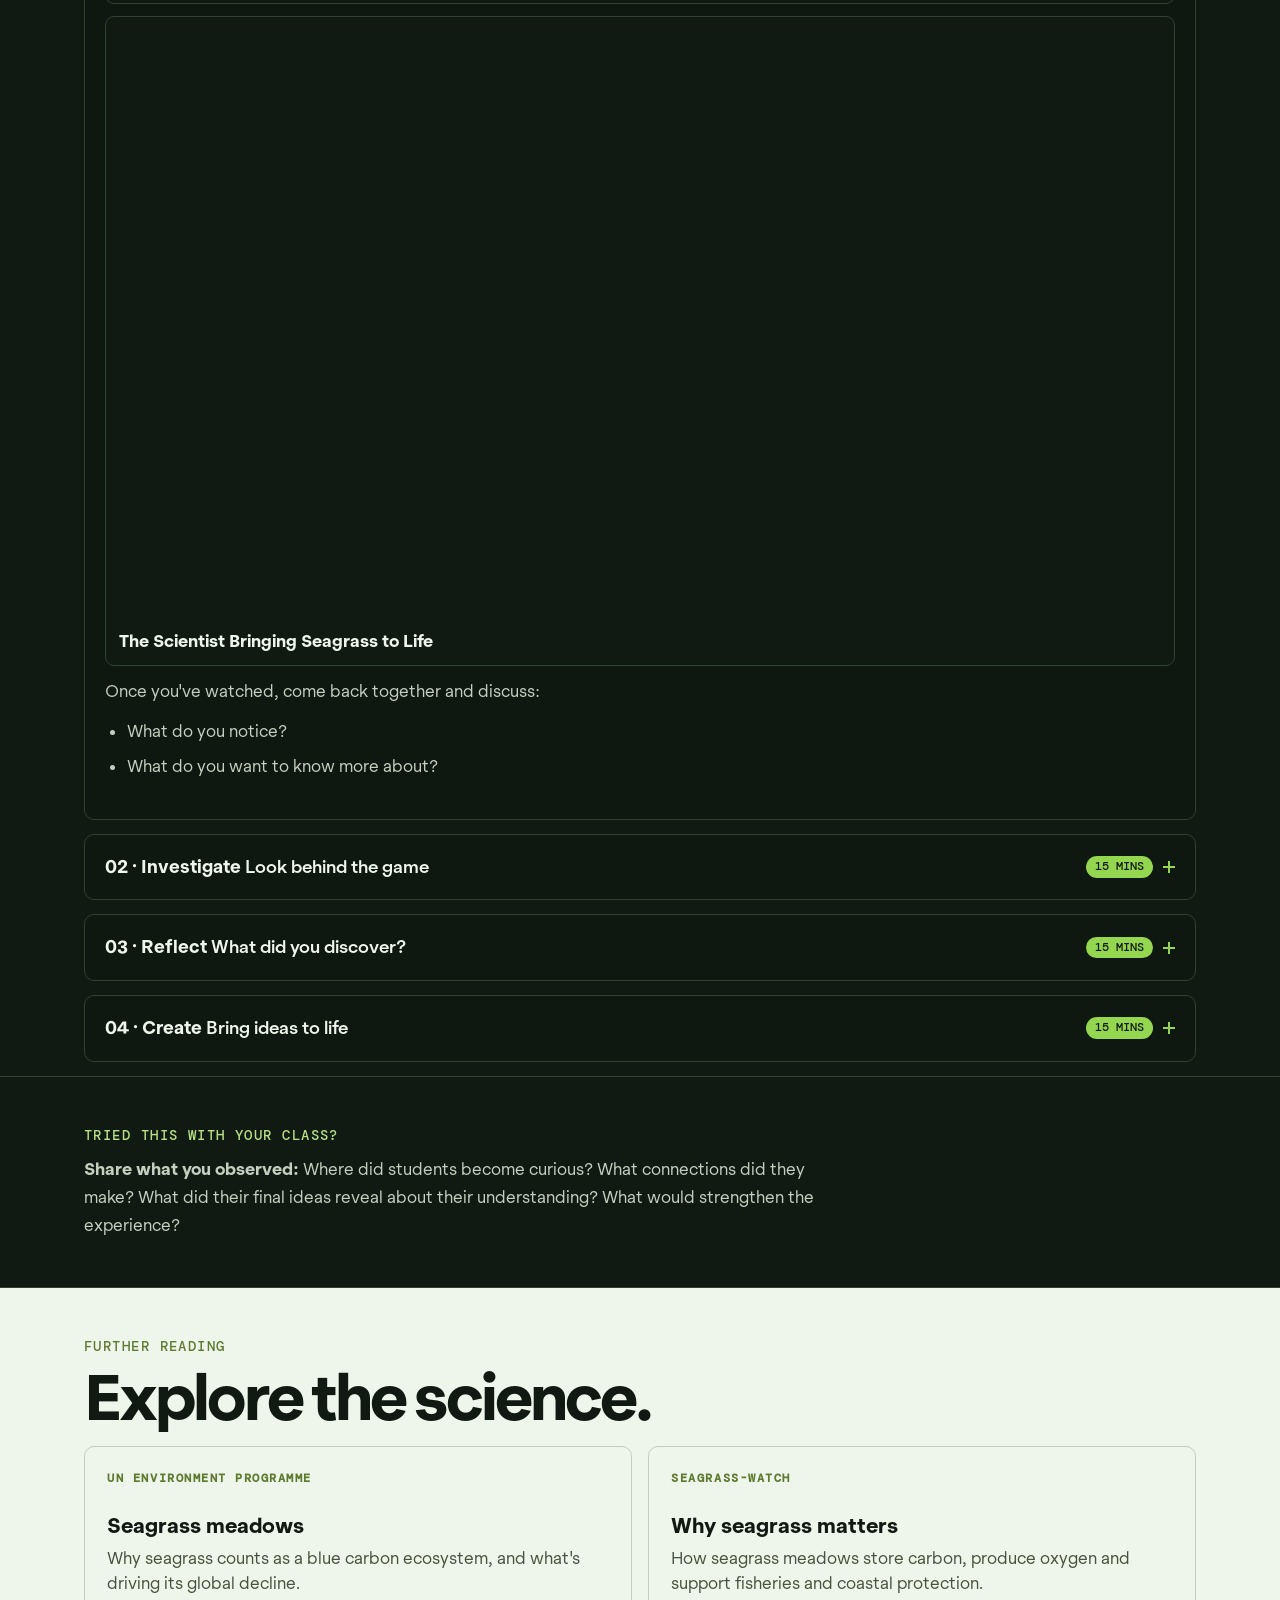
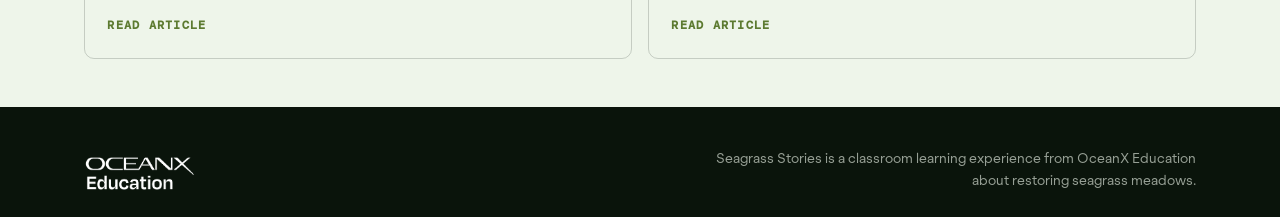
==== commit 0f413bb3: "Refine modular page structure" ====
--- a/index.html
+++ b/index.html
@@ -13,14 +13,14 @@
 
 <body>
     <header class="site-header">
-        <div class="bar-inner nav-row"><a class="brand" href="#top"
-                aria-label="OceanX Education, Seagrass Stories home"><img class="brand-mark-sm"
+        <div class="shell nav"><a class="brand" href="#top"
+            aria-label="OceanX Education, Seagrass Stories home"><img
                     src="assets/logos/OceanX-Education-Logo-White.png" alt="OceanX Education"><span
                     class="brand-name">Seagrass Stories</span></a>
-            <nav class="header-links" aria-label="Main navigation"><a href="#journey">Journey</a><a
+            <nav class="nav-links" aria-label="Main navigation"><a href="#journey">Journey</a><a
                     href="#resources">Resources</a></nav>
         </div>
-        <div class="bar-inner progress-shell">
+        <div class="shell progress-shell">
             <nav class="progress" aria-label="Learning journey progress"><a href="#step-1"
                     data-step="step-1"><b>01</b><span>Explore</span></a><a href="#step-2"
                     data-step="step-2"><b>02</b><span>Investigate</span></a><a href="#step-3"
@@ -29,16 +29,16 @@
         </div>
     </header>
     <main id="top">
-        <header class="hero">
-            <div class="bar-inner">
+        <header class="hero hero-content">
+            <div class="shell">
                 <h1>What does it take to bring an underwater meadow back to life?</h1>
                 <div class="meta"><span class="pill">For educators</span><span class="pill">Ages 12–14</span><span
                         class="pill">60–75 minutes</span><span class="pill">Groups of 2–3</span></div>
             </div>
         </header>
 
-        <section class="callout">
-            <div class="bar-inner">
+        <section class="overview">
+            <div class="shell">
                 <p>Step into the role of marine scientist Nada Abdelkader and discover what it takes to restore a
                     struggling seagrass meadow.</p>
                 <p>In <em>Seagrass Stories</em>, your mission is to clear rubbish from the ocean, place restoration mats
@@ -50,8 +50,8 @@
             </div>
         </section>
 
-        <section class="alignment">
-            <div class="bar-inner intention-grid">
+        <section class="intention">
+            <div class="shell intention-grid">
                 <div>
                     <h2>Learning intention</h2>
                     <p class="intention-statement">Explore how seagrass restoration works and use what you discover to
@@ -72,36 +72,35 @@
                 </div>
                 <div class="outcomes" aria-label="Learning outcomes">
                     <div class="outcome"><b>Do</b>
-                        <p>Restore a seagrass meadow through hands-on choices — clearing debris, placing mats, tracking
-                            what changes — and design an experience that shows someone else how one action leads to
-                            another.</p>
+                        <p>Restore a seagrass meadow through hands-on choices, such as clearing debris, placing mats and
+                            tracking what changes, and design an experience that shows someone else how one action leads
+                            to another.</p>
                     </div>
                     <div class="outcome"><b>Think</b>
                         <p>Recognise seagrass restoration as a system: a mat here, a shoot there, and slowly the
                             meadow's ability to hold carbon, shelter fish and protect the coast returns.</p>
                     </div>
                     <div class="outcome"><b>Feel</b>
-                        <p>Build a sense of agency and patient hope — that a damaged habitat isn't a lost cause, and
-                            that small, careful interventions can add up to real recovery.</p>
-                    </div>
-                </div>
-            </div>
-        </section>
-
-        <section class="experience-intro" id="journey">
-            <div class="bar-inner">
+                        <p>Build a sense of agency and patient hope, seeing how small, careful interventions can add up
+                            to real recovery, even for a damaged habitat.</p>
+                    </div>
+                </div>
+            </div>
+        </section>
+
+        <section class="journey" id="journey">
+            <div class="shell">
                 <h2>THE EXPERIENCE</h2>
                 <p>Explore. Investigate. Reflect. Create.</p>
             </div>
         </section>
 
-        <div class="bar-inner accordions-wrap">
+        <div class="shell accordions">
             <details id="step-1" open>
                 <summary><span><b>01 · Explore</b> Enter the meadow</span><span class="time">15 mins</span></summary>
                 <div class="body">
                     <p class="lead">Enter the meadow and get curious.</p>
-                    <p>In your groups, split up the three videos rather than everyone watching all of them. As you
-                        watch, notice:</p>
+                    <p>Divide the three videos among your group. As you watch, notice:</p>
                     <ul>
                         <li>What relationships can you see between plants, animals and the habitat?</li>
                         <li>What surprises or confuses you?</li>
@@ -182,7 +181,7 @@
         </div>
 
         <section class="feedback">
-            <div class="bar-inner">
+            <div class="shell">
                 <h2>Tried this with your class?</h2>
                 <p><strong>Share what you observed:</strong> Where did students become curious? What connections did
                     they make? What did their final ideas reveal about their understanding? What would strengthen the
@@ -191,7 +190,7 @@
         </section>
 
         <section class="resources" id="resources">
-            <div class="bar-inner">
+            <div class="shell">
                 <h2>Further reading</h2>
                 <p class="resources-title">Explore the science.</p>
                 <div class="resource-grid">
@@ -217,9 +216,25 @@
                 </div>
             </div>
         </section>
+
+        <!-- ============ CROSS-LINK TO A RELATED PROGRAMME (optional) ============
+             Uncomment this section when the experience has a sibling programme
+             to recommend. Keep it between Further reading and the footer. -->
+        <!--
+        <section class="next-ecosystem">
+            <div class="shell next-inner">
+                <div>
+                    <p class="section-kicker">Explore another [related topic]</p>
+                    <h2>[One line connecting this programme to the related one.]</h2>
+                    <p>Visit <i>[Related Programme Name]</i> to [one clause describing what it offers].</p>
+                </div>
+                <a href="[link to related programme]" target="_blank" rel="noopener">Visit [Related Programme Name]</a>
+            </div>
+        </section>
+        -->
     </main>
     <footer>
-        <div class="bar-inner footer-inner"><img class="footer-logo" src="assets/logos/OceanX-Education-Logo-White.png"
+        <div class="shell footer-inner"><img class="footer-logo" src="assets/logos/OceanX-Education-Logo-White.png"
                 alt="OceanX Education">
             <p class="footer-copy">Seagrass Stories is a classroom learning experience from OceanX Education about
                 restoring seagrass meadows.</p>
--- a/styles.css
+++ b/styles.css
@@ -30,7 +30,6 @@
 
 main {
   display: block;
-  padding-bottom: 90px;
 }
 
 .hero {
@@ -63,30 +62,30 @@
   background: #111d15;
 }
 
-.callout,
-.alignment,
+.overview,
+.intention,
 .feedback,
 .resources {
   padding-block: clamp(2rem, 4vw, 3rem);
   border-top: 1px solid var(--line);
 }
 
-.alignment {
+.intention {
   background: var(--pale);
   color: var(--bg);
   border-top: 0;
 }
 
-.callout p,
-.alignment p,
+.overview p,
+.intention p,
 .feedback p {
   max-width: 760px;
   margin: 0 0 14px;
   line-height: 1.65;
 }
 
-.callout p:last-child,
-.alignment p:last-child,
+.overview p:last-child,
+.intention p:last-child,
 .feedback p:last-child {
   margin: 0;
 }
@@ -95,7 +94,7 @@
   border-bottom: 1px solid var(--line);
 }
 
-.alignment h2,
+.intention h2,
 .feedback h2,
 .resources h2 {
   font: .9rem/1.4 var(--mono);
@@ -105,12 +104,12 @@
   margin: 0 0 10px;
 }
 
-.alignment h2,
+.intention h2,
 .resources h2 {
   color: #5c7a30;
 }
 
-.alignment p {
+.intention p {
   margin: 0 0 10px;
 }
 
@@ -230,11 +229,61 @@
   color: #5c7a30;
 }
 
-.experience-intro {
+.section-kicker {
+  margin: 0 0 .85rem;
+  color: #5c7a30;
+  font: 800 .76rem/1.4 var(--mono);
+  letter-spacing: .15em;
+  text-transform: uppercase;
+}
+
+/* ---------- Cross-link to a related programme (optional section) ---------- */
+.next-ecosystem {
+  color: var(--pale);
+  background: #3d6337;
+}
+
+.next-inner {
+  display: flex;
+  align-items: flex-end;
+  justify-content: space-between;
+  gap: 3rem;
+  padding-block: clamp(2.5rem, 5vw, 4.5rem);
+}
+
+.next-ecosystem .section-kicker {
+  color: var(--lime);
+}
+
+.next-ecosystem h2 {
+  max-width: 700px;
+  margin: 0 0 .85rem;
+  font-size: clamp(2rem, 4vw, 3.3rem);
+  line-height: 1;
+  color: var(--pale);
+}
+
+.next-ecosystem p:not(.section-kicker) {
+  max-width: 650px;
+  margin: 0;
+  color: rgba(238, 245, 234, .78);
+}
+
+.next-ecosystem > .next-inner > a {
+  flex: 0 0 auto;
+  padding: .9rem 1.1rem;
+  color: var(--bg);
+  background: var(--lime);
+  border-radius: .55rem;
+  text-decoration: none;
+  font-weight: 800;
+}
+
+.journey {
   padding: 42px 0 18px;
 }
 
-.experience-intro h2 {
+.journey h2 {
   margin: 0 0 .85rem;
   font: 800 .76rem/1.4 var(--mono);
   letter-spacing: .15em;
@@ -242,7 +291,7 @@
   color: var(--lime);
 }
 
-.experience-intro p {
+.journey p {
   max-width: 850px;
   margin: 0;
   font-weight: 700;
@@ -307,18 +356,18 @@
   border-color: var(--lime);
 }
 
-.alignment .button.secondary {
+.intention .button.secondary {
   color: var(--bg);
   border-color: rgba(16, 26, 18, .35);
 }
 
-.alignment .button.secondary:hover {
+.intention .button.secondary:hover {
   background: rgba(16, 26, 18, .08);
   border-color: var(--bg);
   color: var(--bg);
 }
 
-.alignment .button.secondary:active {
+.intention .button.secondary:active {
   background: rgba(16, 26, 18, .16);
 }
 
@@ -449,8 +498,8 @@
 }
 
 .footer-inner {
-  min-height: 190px;
-  padding-block: 3rem;
+  min-height: 110px;
+  padding-block: 1.6rem;
   display: flex;
   align-items: flex-end;
   justify-content: space-between;
@@ -458,7 +507,7 @@
 }
 
 .footer-logo {
-  width: 10rem;
+  width: 7rem;
   height: auto;
   display: block;
 }
@@ -480,13 +529,17 @@
   border-bottom: 1px solid var(--line);
 }
 
-.bar-inner {
+.shell {
   max-width: 1160px;
   margin: auto;
   padding: 0 24px;
 }
 
-.nav-row {
+.shell.footer-inner {
+  padding: 1.6rem 24px;
+}
+
+.nav {
   display: flex;
   align-items: center;
   justify-content: space-between;
@@ -501,7 +554,7 @@
   text-decoration: none;
 }
 
-.brand-mark-sm {
+.brand img {
   width: 8.2rem;
   height: auto;
   display: block;
@@ -514,12 +567,12 @@
   color: var(--pale);
 }
 
-.header-links {
+.nav-links {
   display: flex;
   gap: 1.4rem;
 }
 
-.header-links a {
+.nav-links a {
   color: var(--pale);
   text-decoration: none;
   font-size: .78rem;
@@ -528,7 +581,7 @@
   text-transform: uppercase;
 }
 
-.header-links a:hover {
+.nav-links a:hover {
   color: var(--lime);
 }
 
@@ -588,7 +641,7 @@
   scroll-margin-top: 8rem;
 }
 
-.accordions-wrap {
+.accordions {
   padding-top: 6px;
 }
 
@@ -599,22 +652,22 @@
   }
 
   main {
-    padding-bottom: 60px;
+    padding-bottom: 0;
   }
 
   .hero {
     padding: 20px 2px 8px;
   }
 
-  .bar-inner {
+  .shell {
     padding: 0 16px;
   }
 
-  .nav-row {
+  .nav {
     min-height: 3.8rem;
   }
 
-  .brand-mark-sm {
+  .brand img {
     width: 7.2rem;
   }
 
@@ -649,18 +702,18 @@
     padding: 4px 9px;
   }
 
-  .callout,
-  .alignment,
+  .overview,
+  .intention,
   .feedback,
   .resources {
     padding-block: 22px;
   }
 
-  .experience-intro {
+  .journey {
     padding: 32px 2px 16px;
   }
 
-  .alignment h2,
+  .intention h2,
   .feedback h2,
   .resources h2 {
     font-size: .78rem;
@@ -679,6 +732,12 @@
 
   .resource-grid {
     grid-template-columns: 1fr;
+  }
+
+  .next-inner {
+    align-items: flex-start;
+    flex-direction: column;
+    gap: 1.5rem;
   }
 
   .downloads {
@@ -733,6 +792,10 @@
     flex-direction: column;
   }
 
+  .shell.footer-inner {
+    padding: 1.2rem 16px;
+  }
+
   .footer-copy {
     text-align: left;
   }
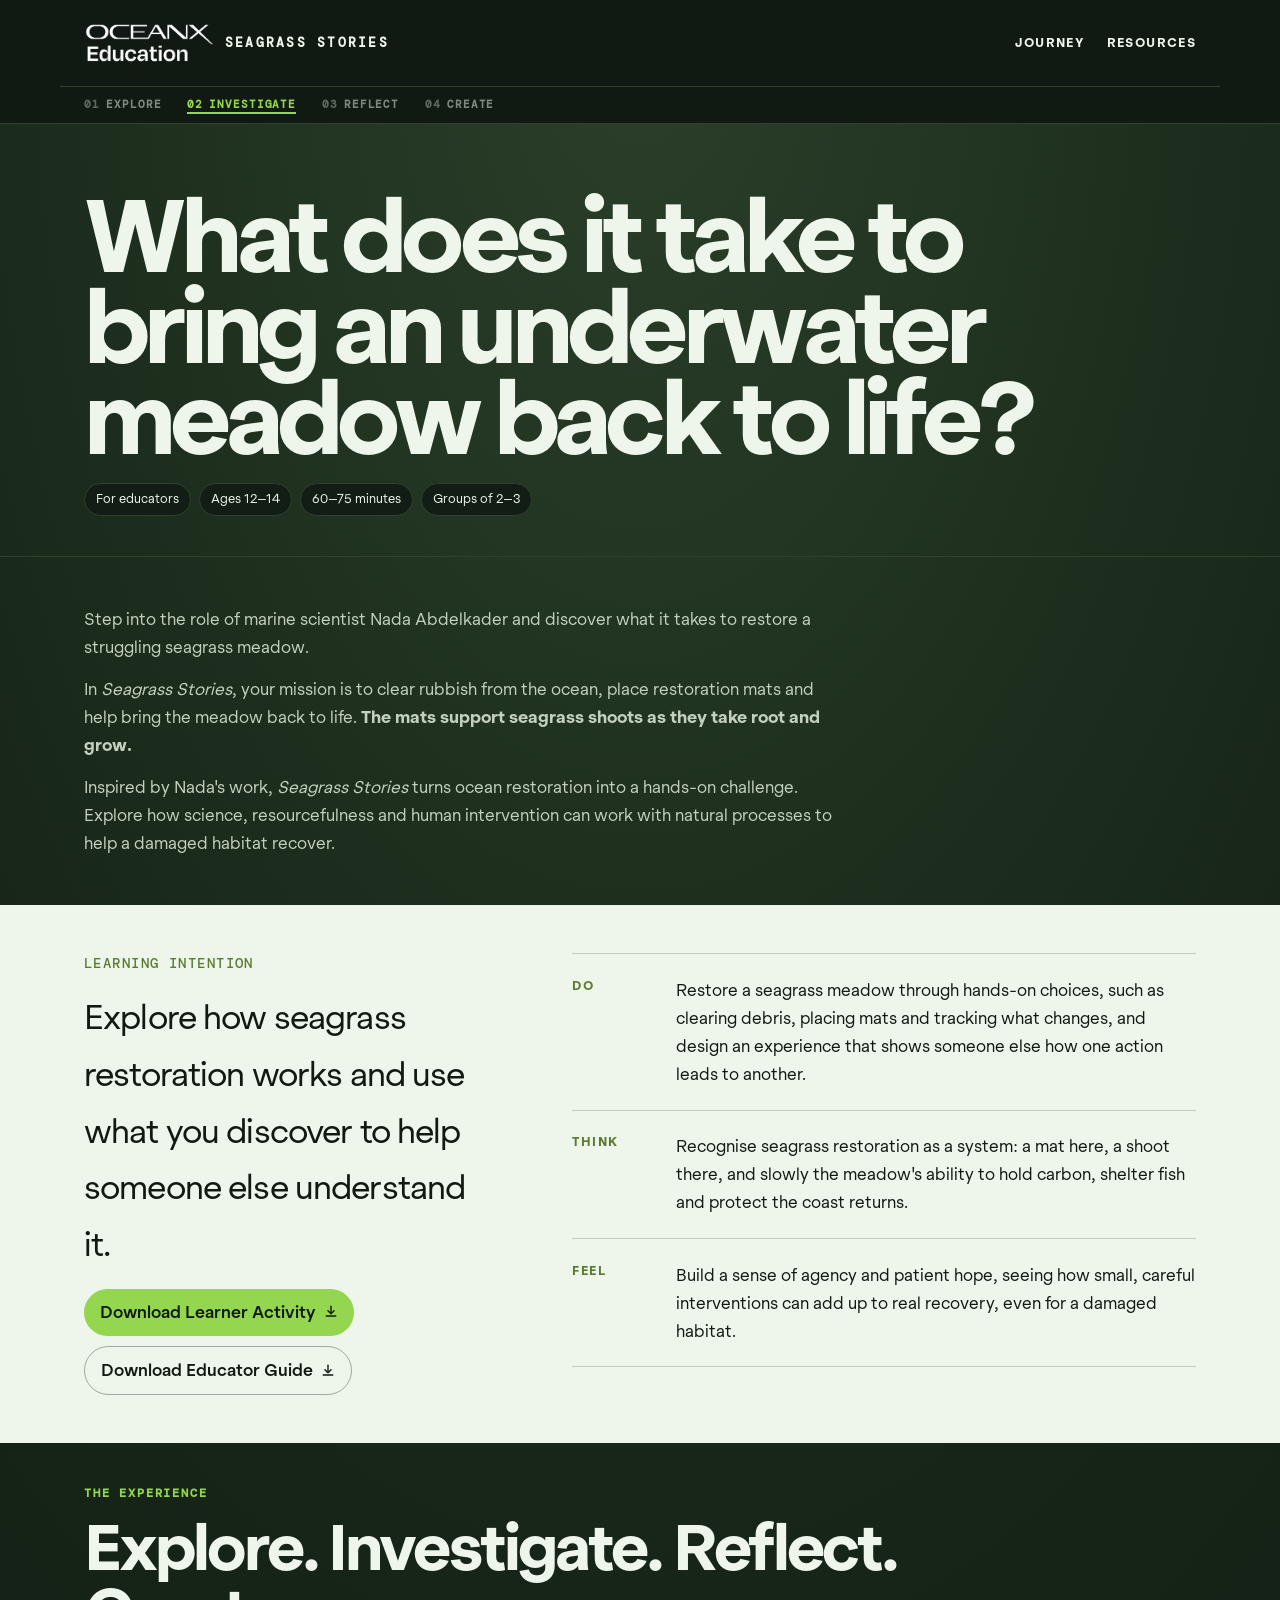
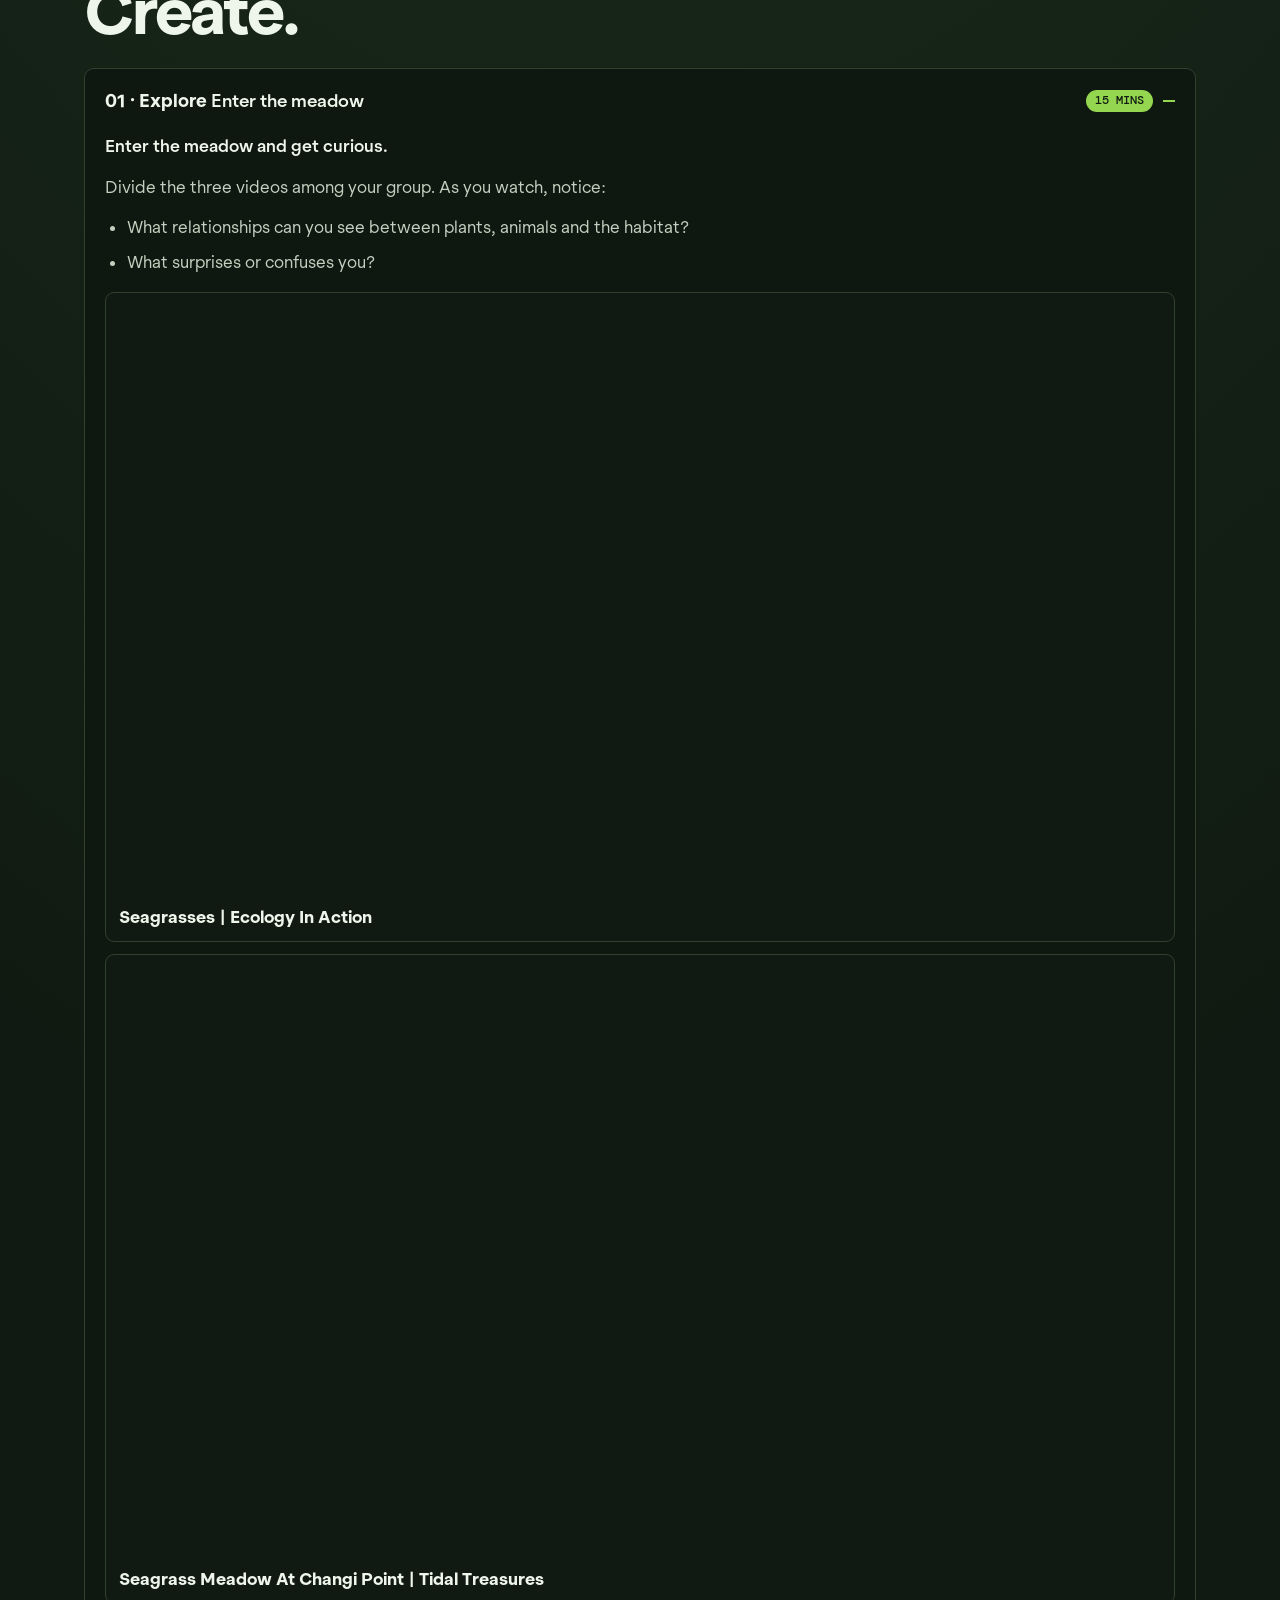
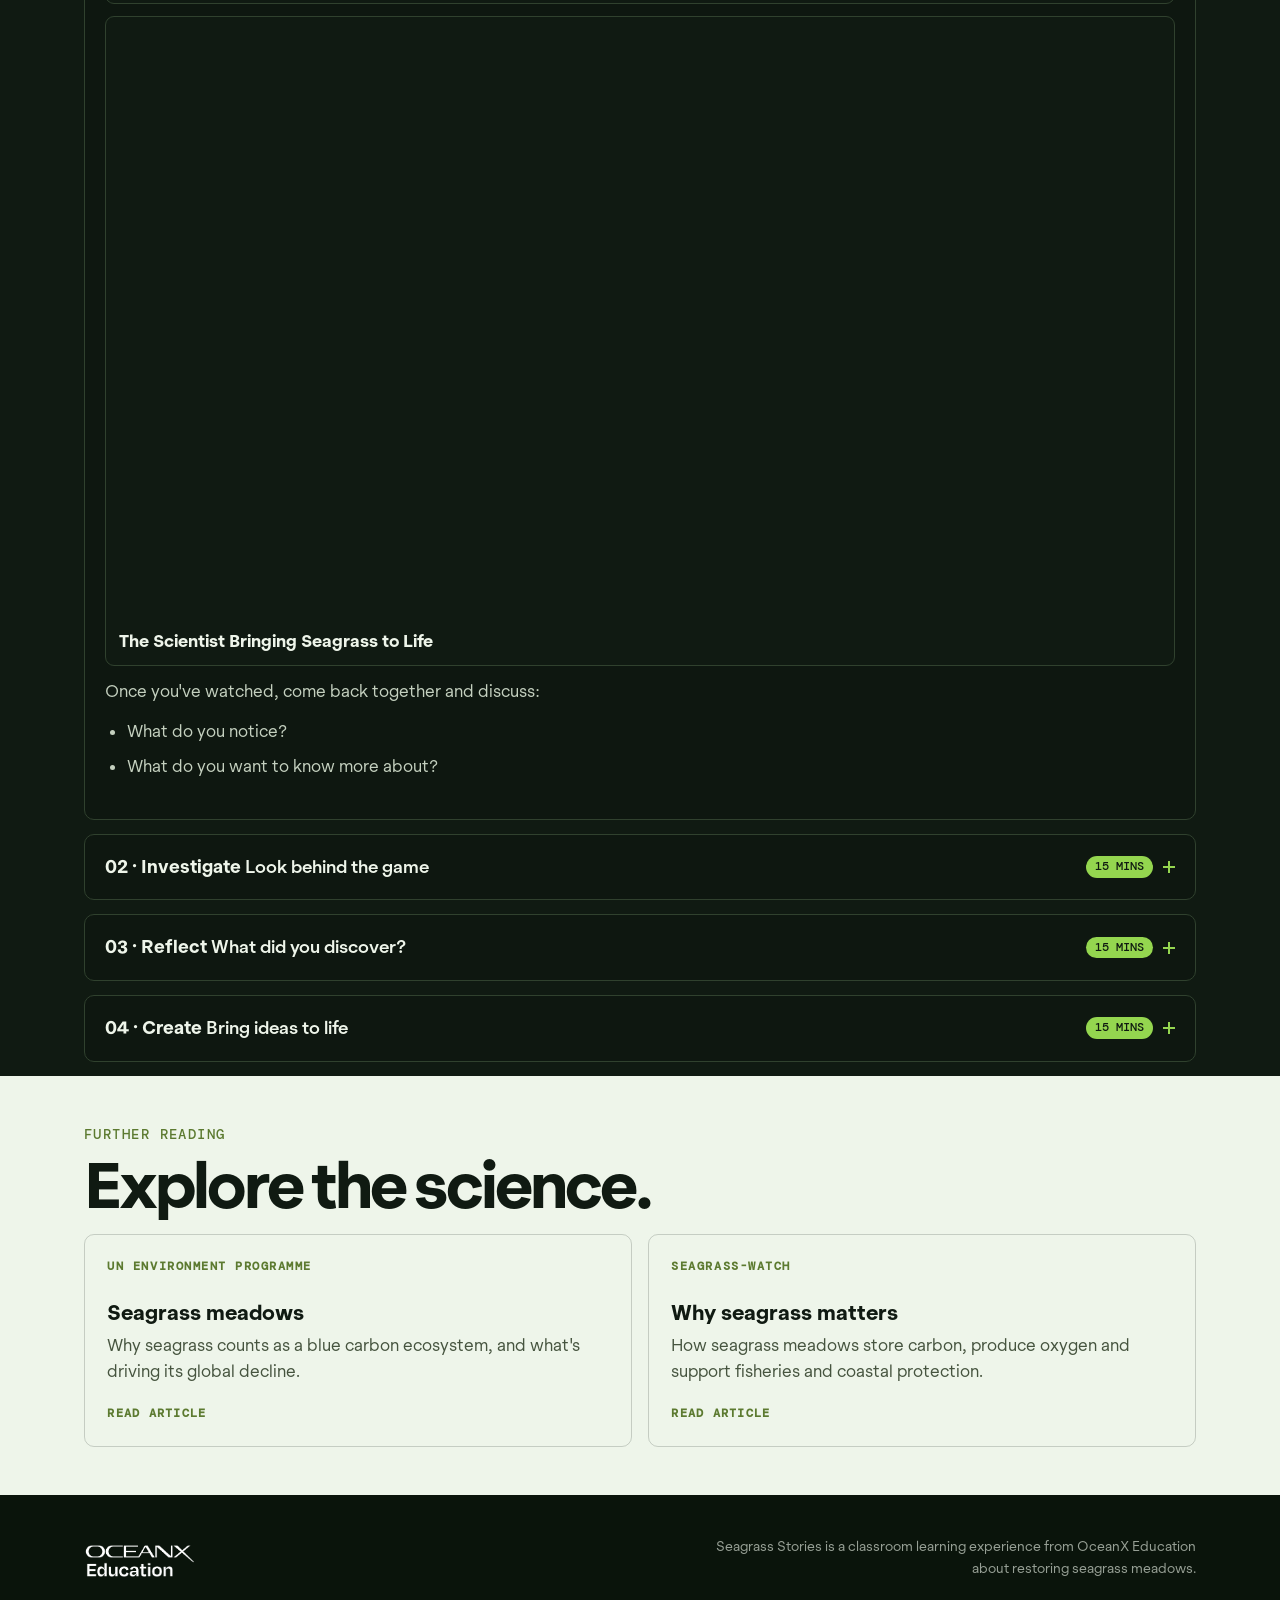
==== commit b0ac97ba: "Remove educator feedback prompt" ====
--- a/index.html
+++ b/index.html
@@ -179,15 +179,6 @@
                 </div>
             </details>
         </div>
-
-        <section class="feedback">
-            <div class="shell">
-                <h2>Tried this with your class?</h2>
-                <p><strong>Share what you observed:</strong> Where did students become curious? What connections did
-                    they make? What did their final ideas reveal about their understanding? What would strengthen the
-                    experience?</p>
-            </div>
-        </section>
 
         <section class="resources" id="resources">
             <div class="shell">
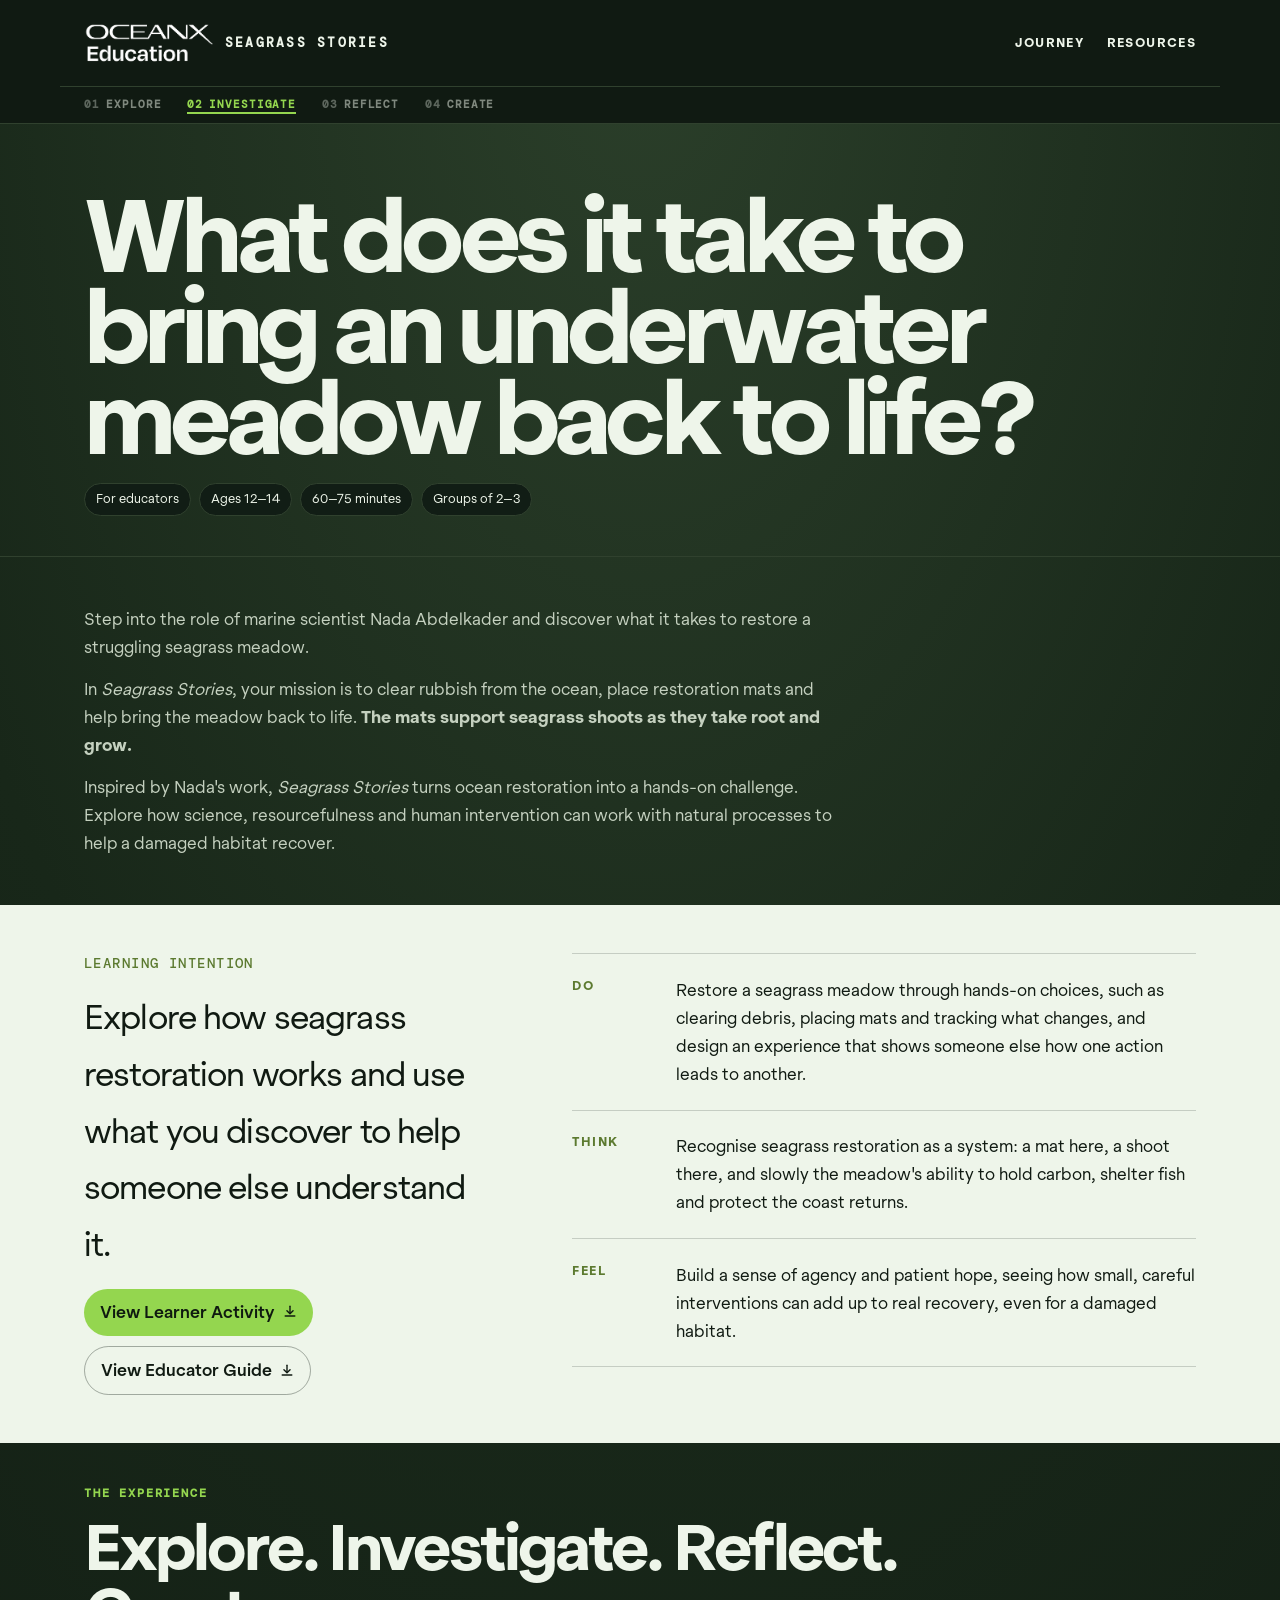
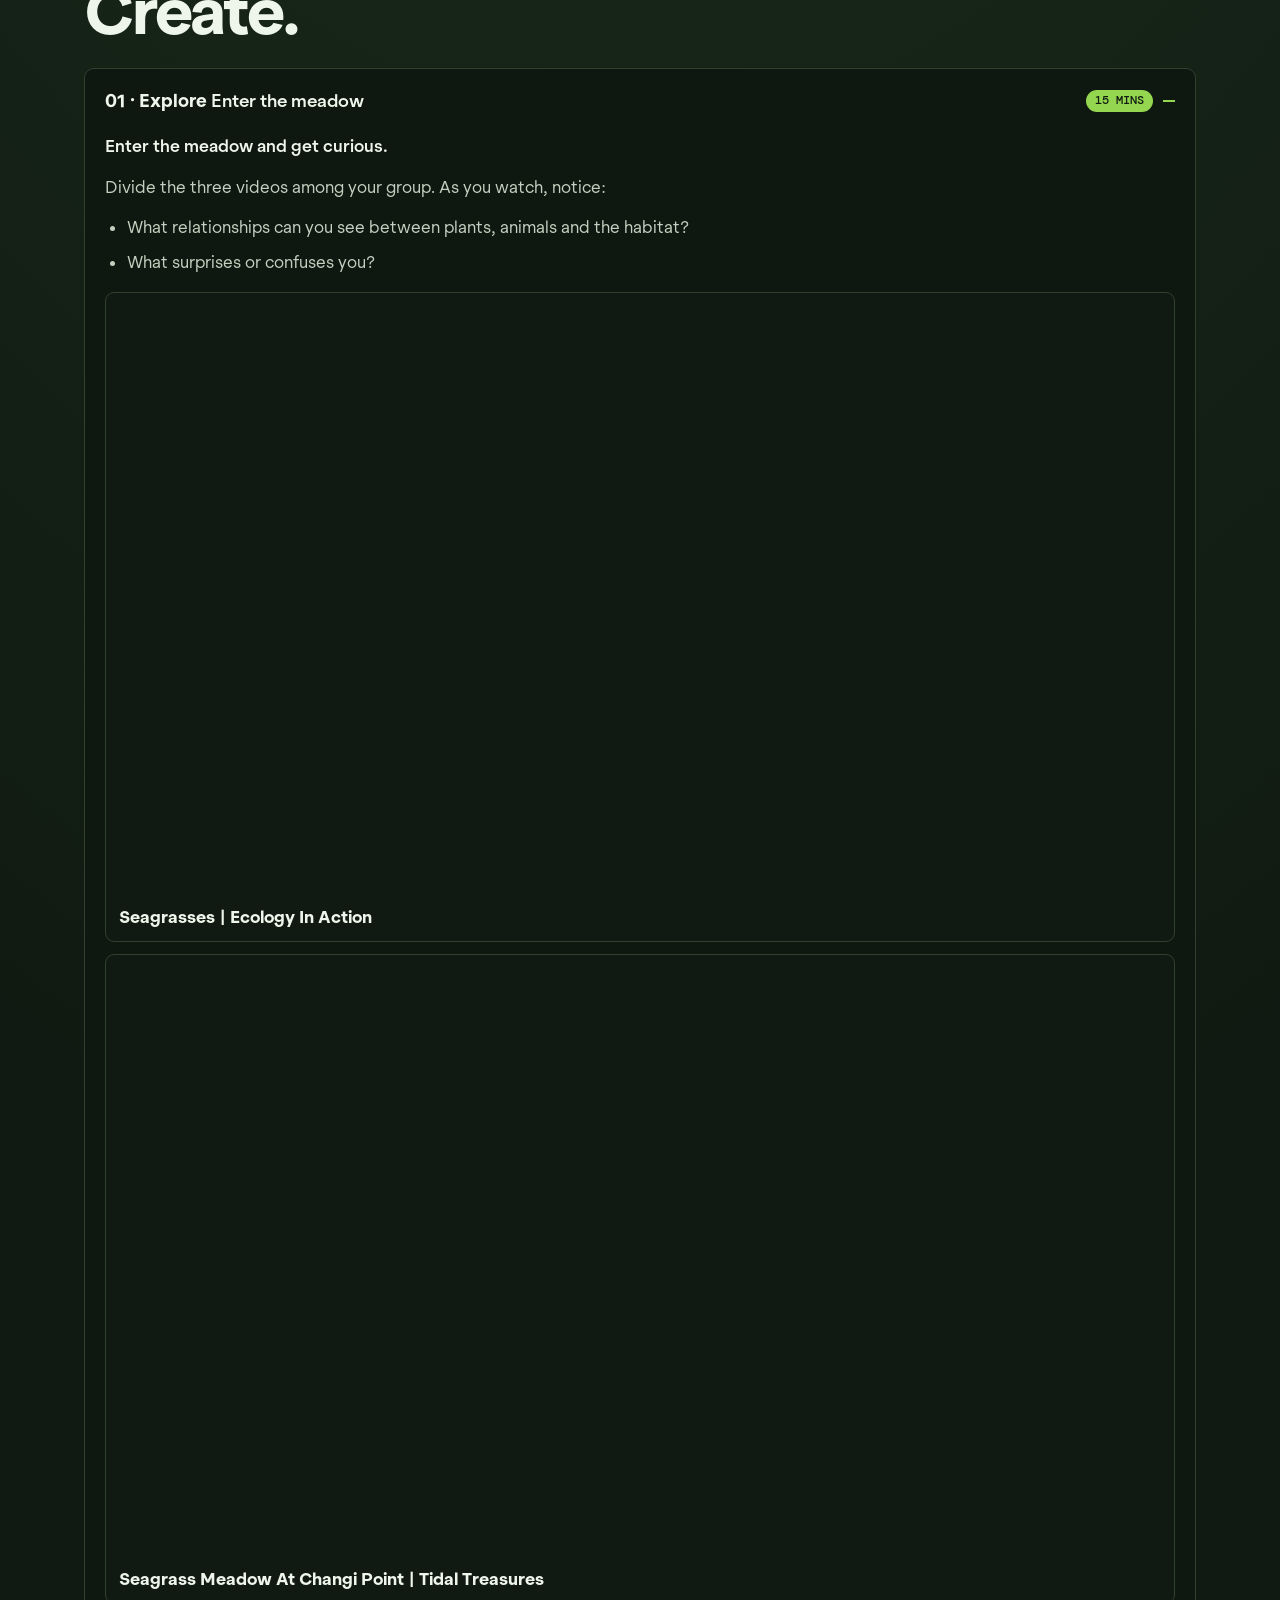
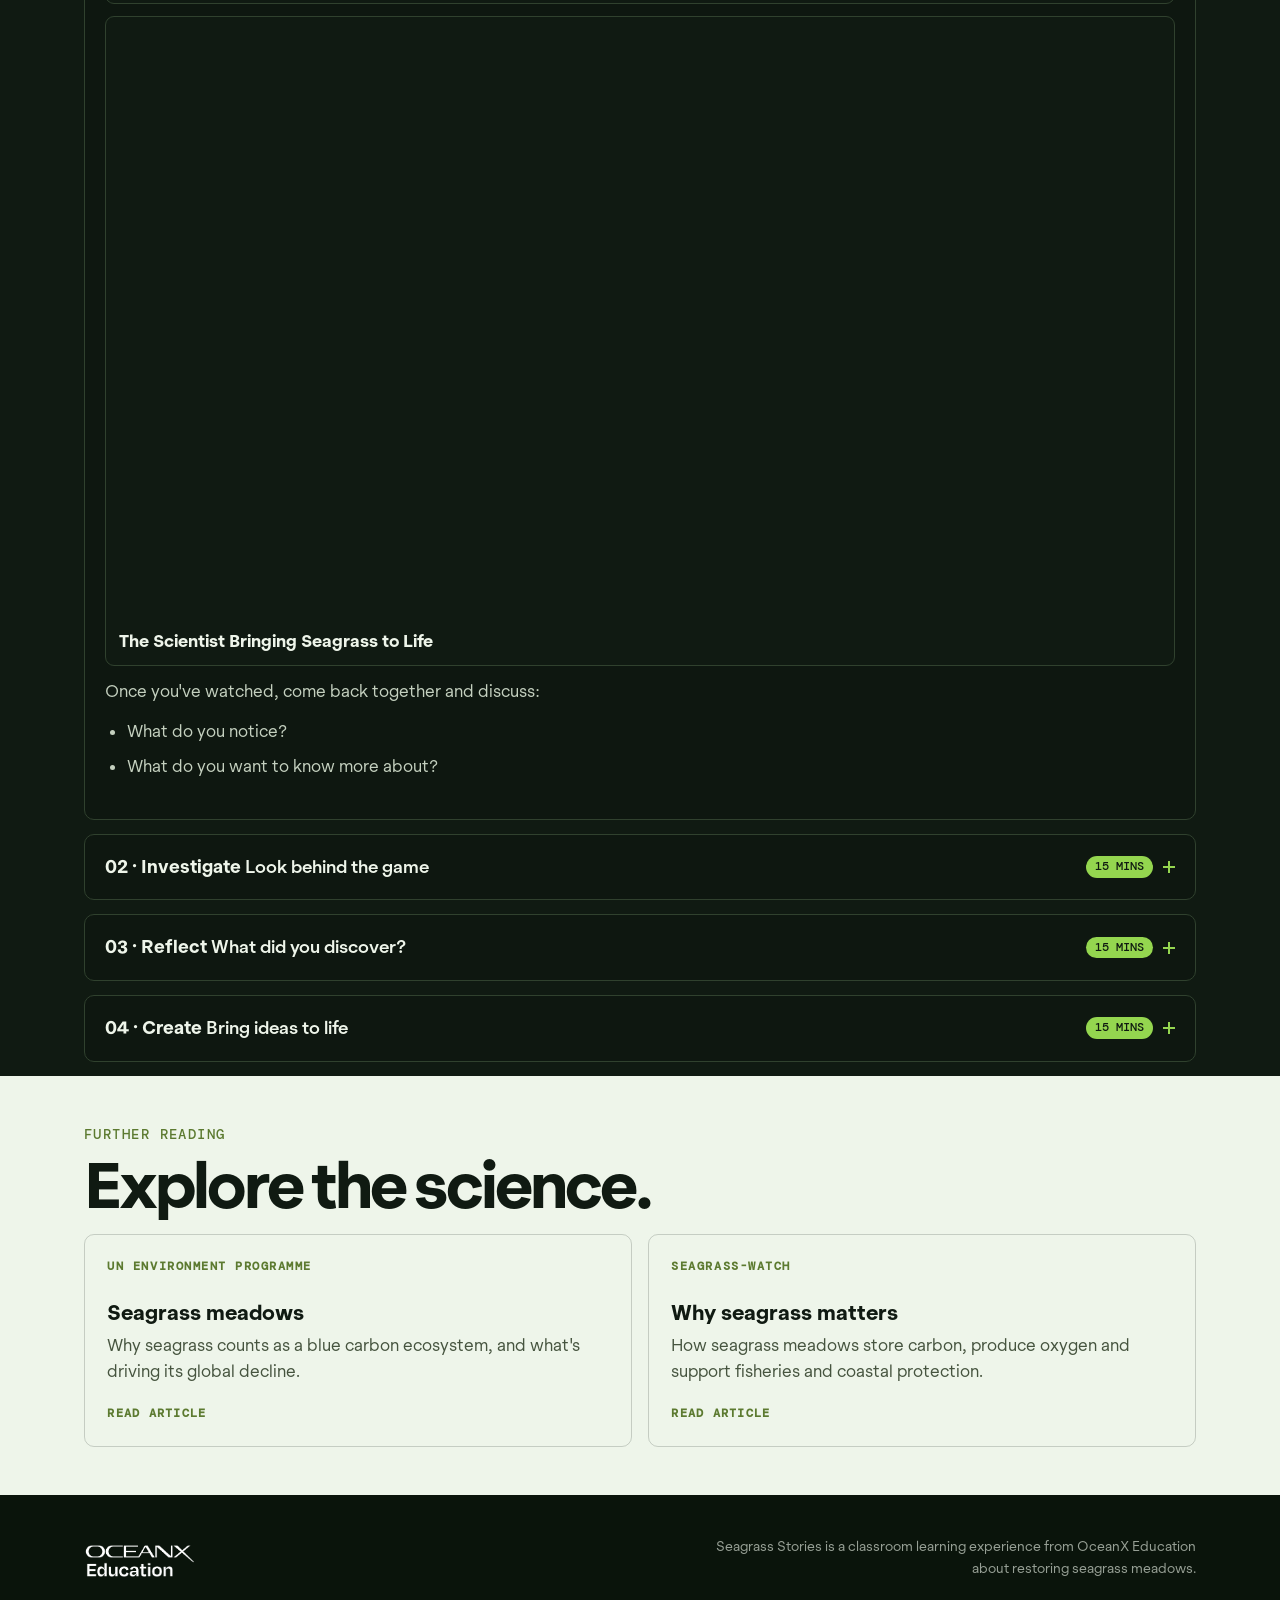
==== commit 672fcf7d: "Update resource links to view labels" ====
--- a/index.html
+++ b/index.html
@@ -56,13 +56,13 @@
                     <h2>Learning intention</h2>
                     <p class="intention-statement">Explore how seagrass restoration works and use what you discover to
                         help someone else understand it.</p>
-                    <div class="downloads"><a class="button" href="learneractivity.html">Download Learner Activity<svg
+                    <div class="downloads"><a class="button" href="learneractivity.html">View Learner Activity<svg
                                 class="dl-icon" viewBox="0 0 16 16" fill="none" stroke="currentColor" stroke-width="1.6"
                                 stroke-linecap="round" stroke-linejoin="round" aria-hidden="true">
                                 <path d="M8 1.5v8" />
                                 <path d="M4.5 6.5L8 10l3.5-3.5" />
                                 <path d="M2.5 12.5h11" />
-                            </svg></a><a class="button secondary" href="educatorguide.html">Download Educator Guide<svg
+                            </svg></a><a class="button secondary" href="educatorguide.html">View Educator Guide<svg
                                 class="dl-icon" viewBox="0 0 16 16" fill="none" stroke="currentColor" stroke-width="1.6"
                                 stroke-linecap="round" stroke-linejoin="round" aria-hidden="true">
                                 <path d="M8 1.5v8" />
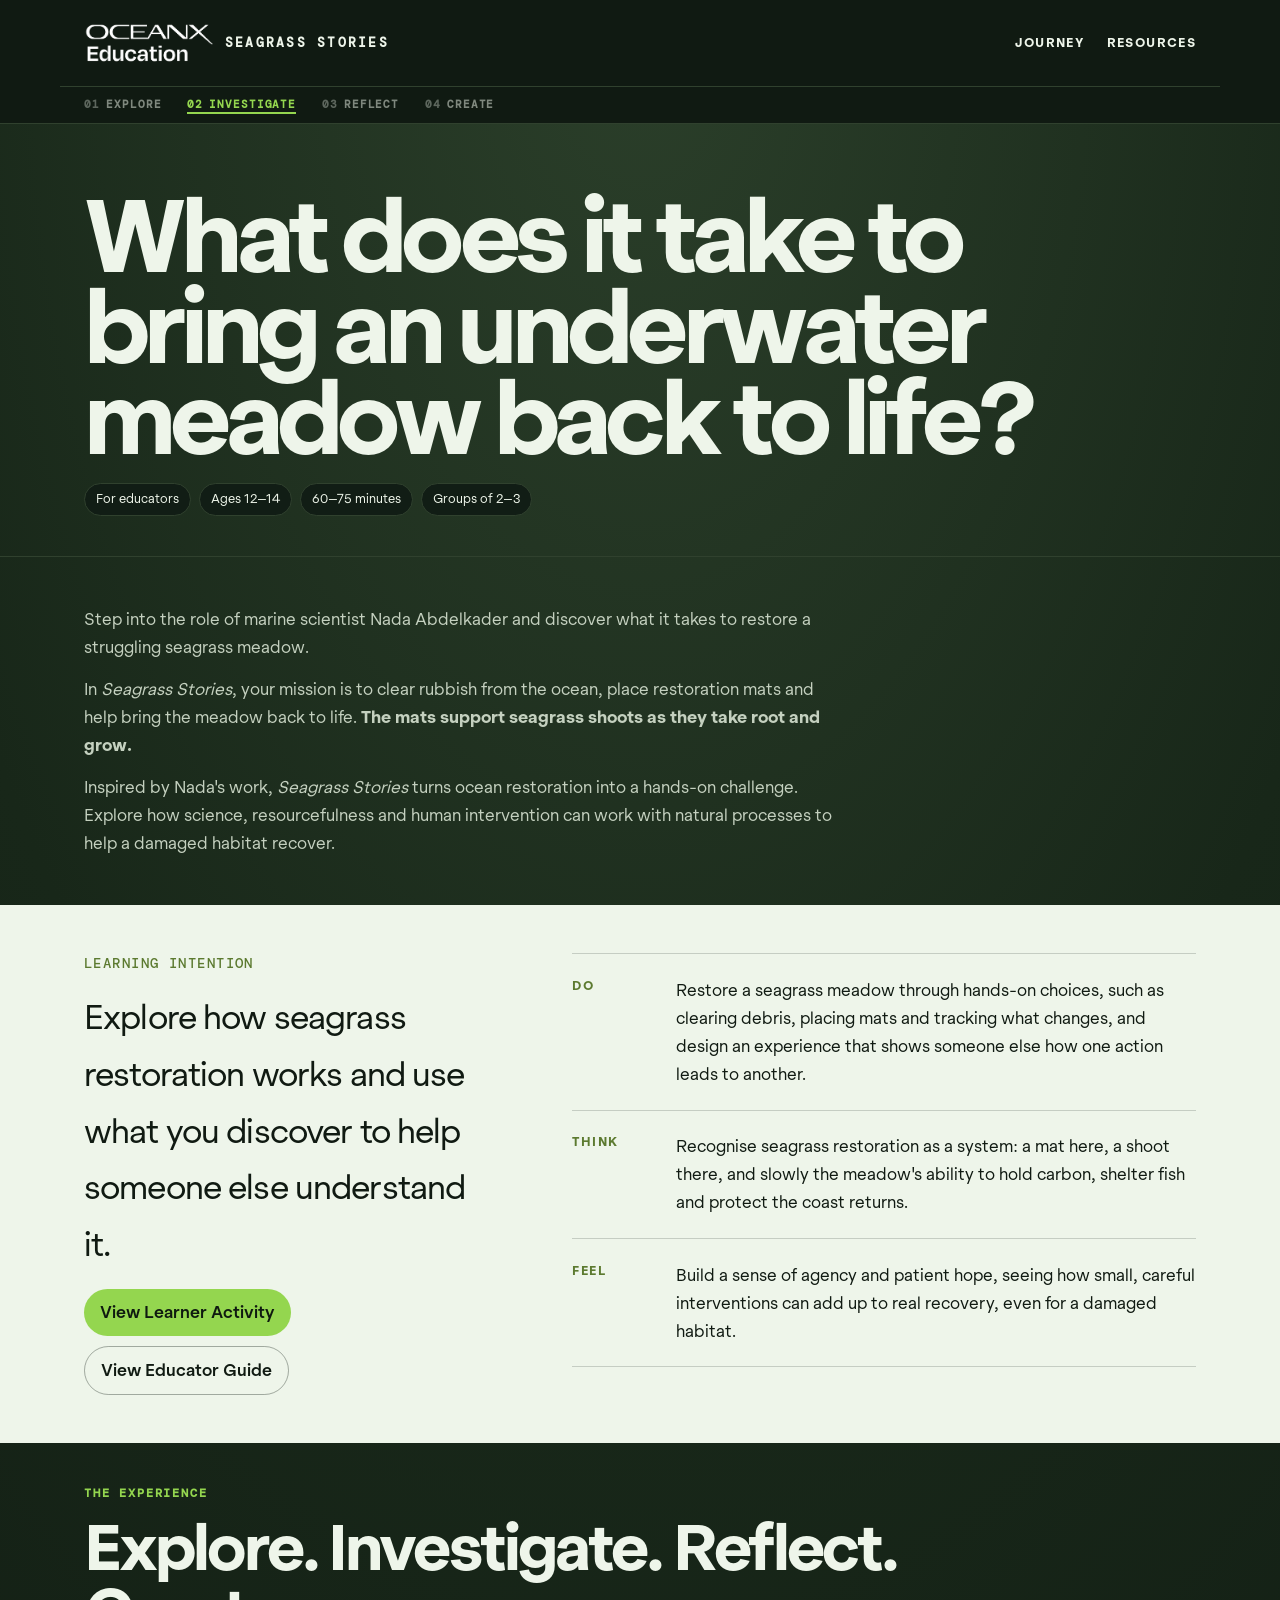
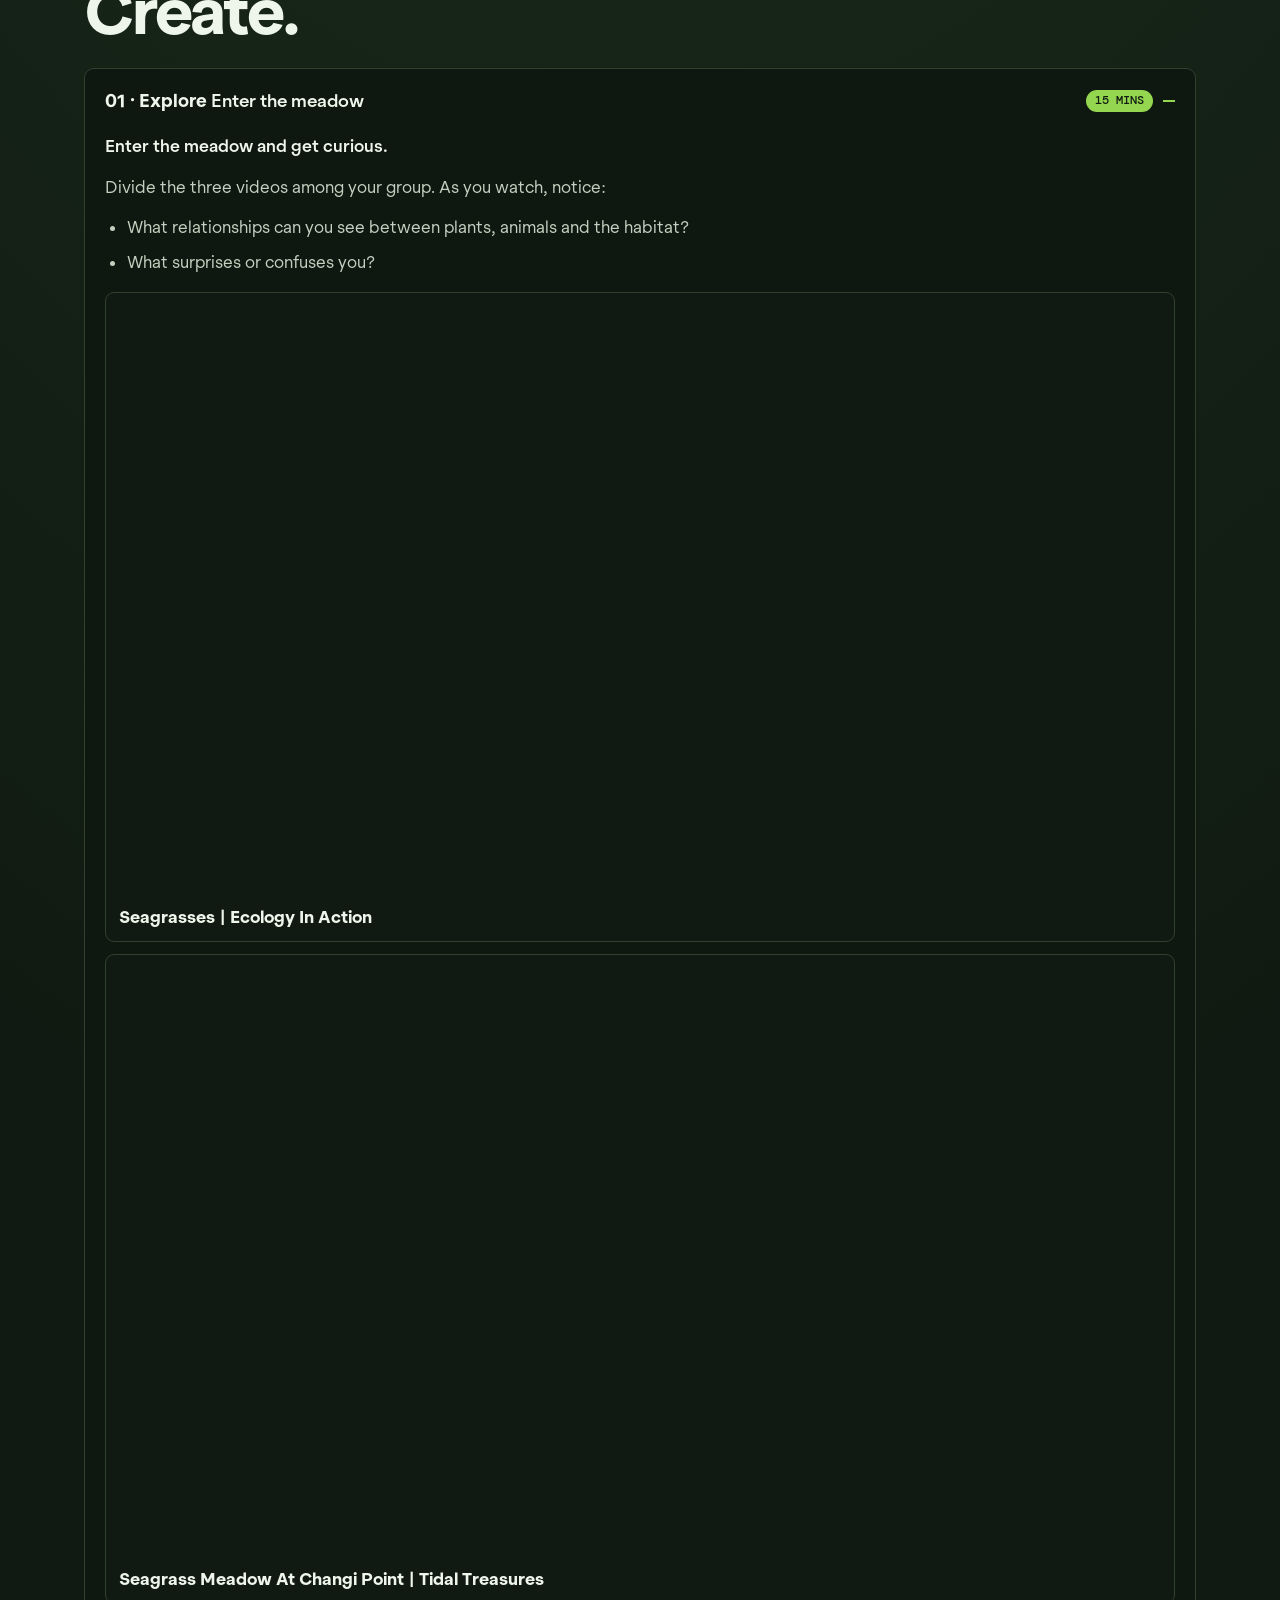
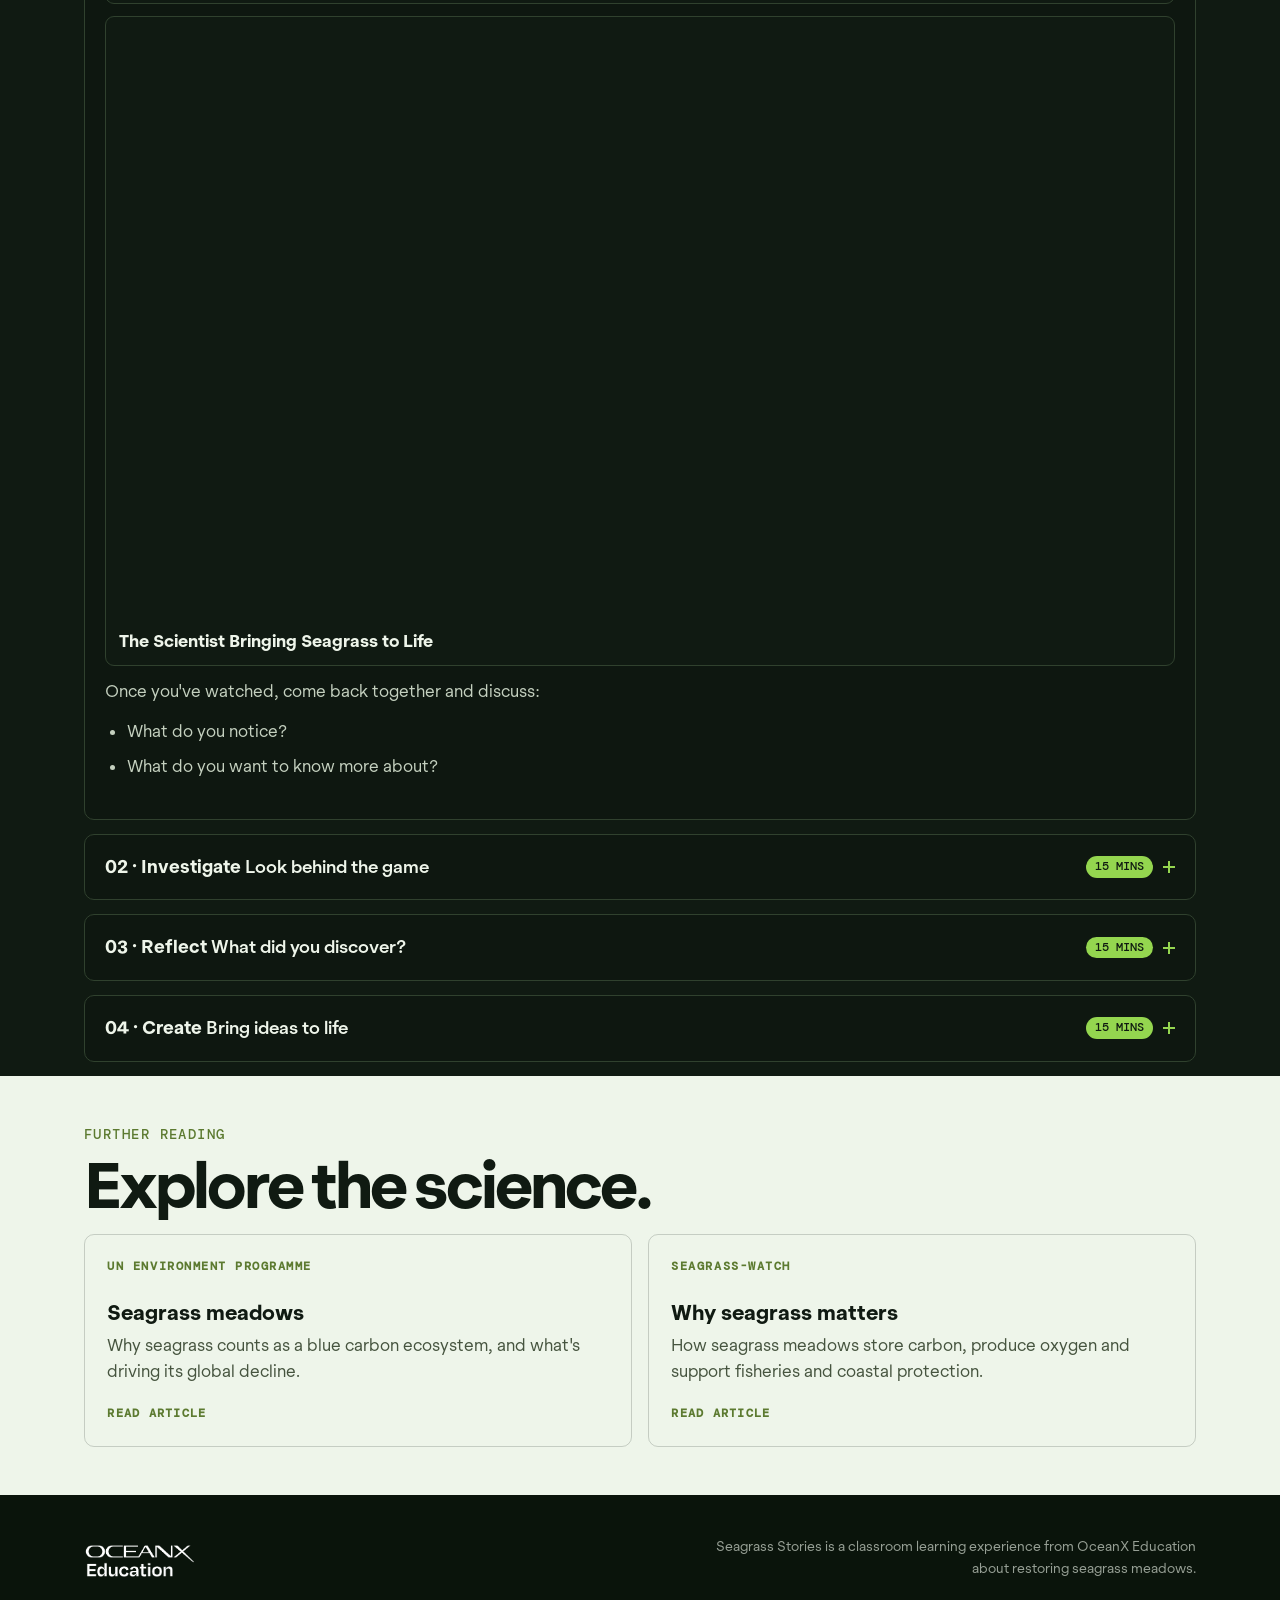
==== commit 2f123335: "Simplify activity view links" ====
--- a/index.html
+++ b/index.html
@@ -56,19 +56,9 @@
                     <h2>Learning intention</h2>
                     <p class="intention-statement">Explore how seagrass restoration works and use what you discover to
                         help someone else understand it.</p>
-                    <div class="downloads"><a class="button" href="learneractivity.html">View Learner Activity<svg
-                                class="dl-icon" viewBox="0 0 16 16" fill="none" stroke="currentColor" stroke-width="1.6"
-                                stroke-linecap="round" stroke-linejoin="round" aria-hidden="true">
-                                <path d="M8 1.5v8" />
-                                <path d="M4.5 6.5L8 10l3.5-3.5" />
-                                <path d="M2.5 12.5h11" />
-                            </svg></a><a class="button secondary" href="educatorguide.html">View Educator Guide<svg
-                                class="dl-icon" viewBox="0 0 16 16" fill="none" stroke="currentColor" stroke-width="1.6"
-                                stroke-linecap="round" stroke-linejoin="round" aria-hidden="true">
-                                <path d="M8 1.5v8" />
-                                <path d="M4.5 6.5L8 10l3.5-3.5" />
-                                <path d="M2.5 12.5h11" />
-                            </svg></a></div>
+                    <div class="downloads"><a class="button" href="learneractivity.html">View Learner Activity
+                            </a><a class="button secondary" href="educatorguide.html">View Educator Guide
+                            </a></div>
                 </div>
                 <div class="outcomes" aria-label="Learning outcomes">
                     <div class="outcome"><b>Do</b>
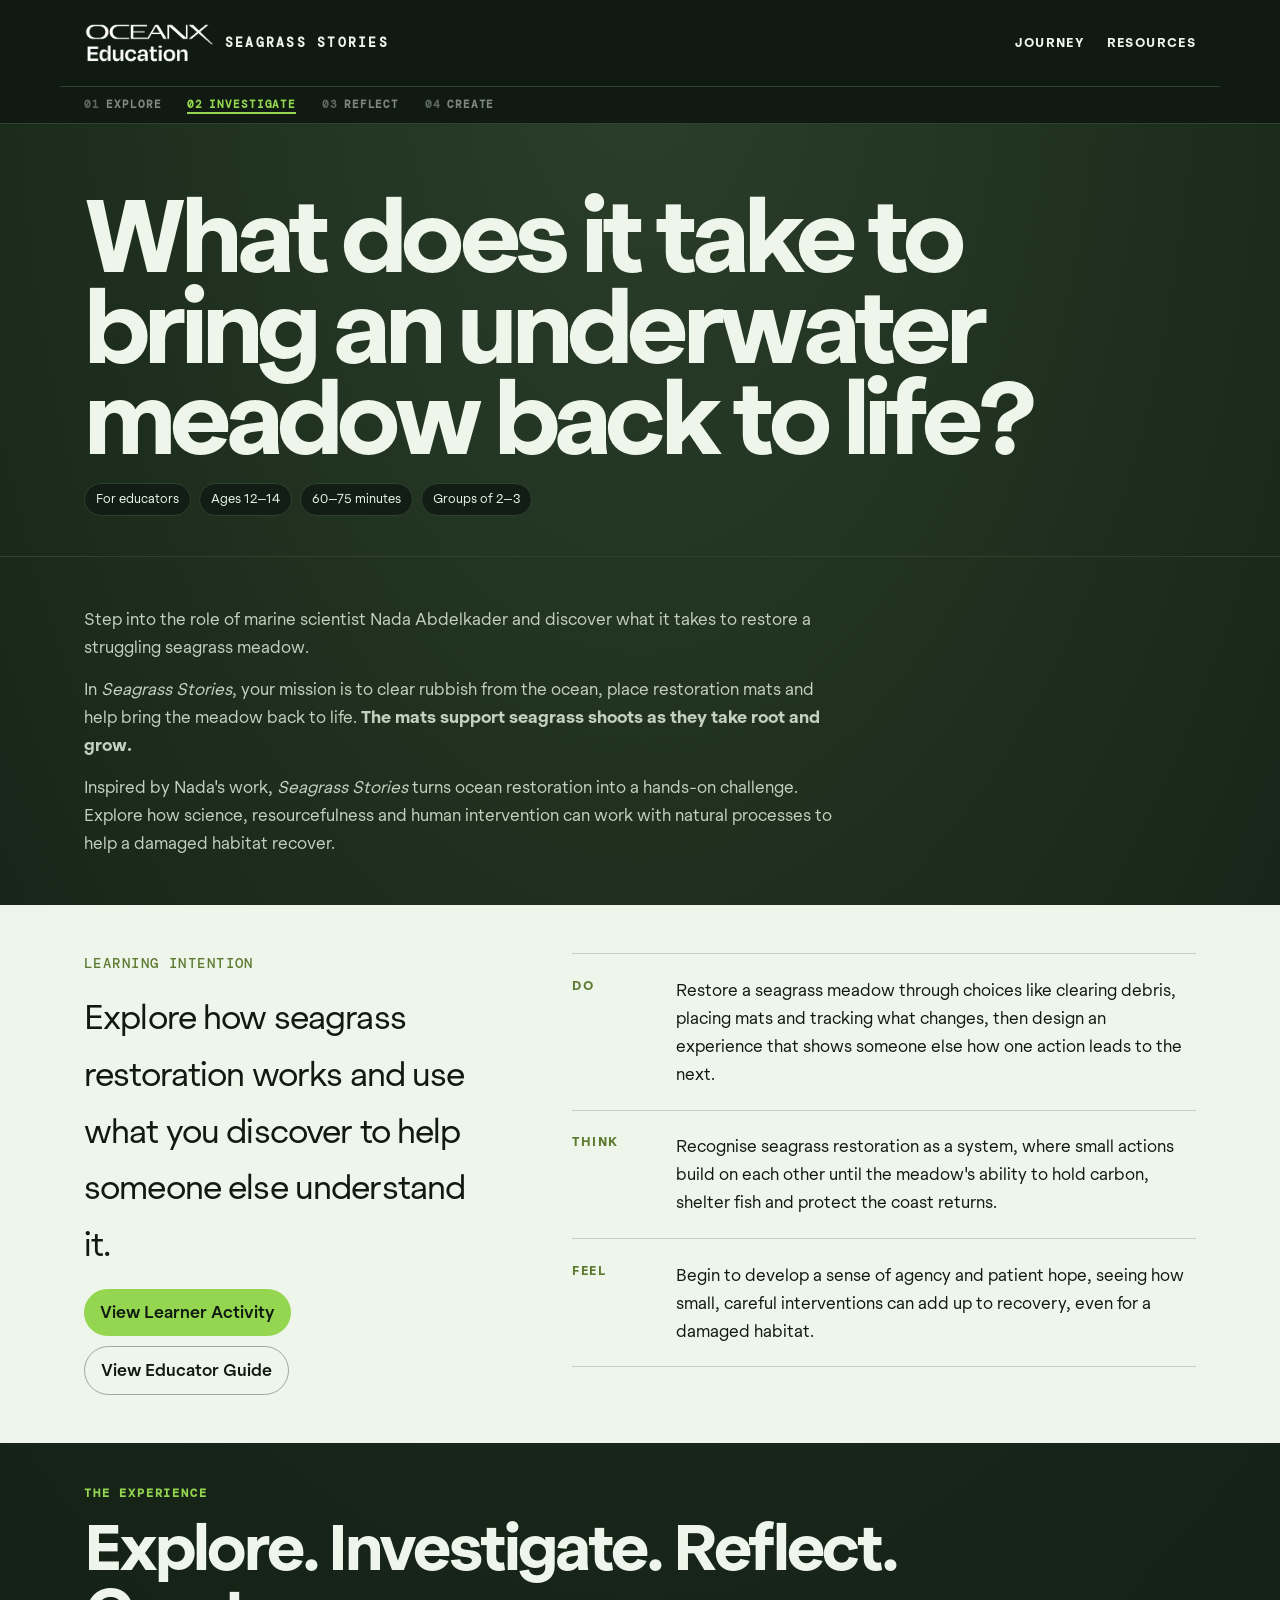
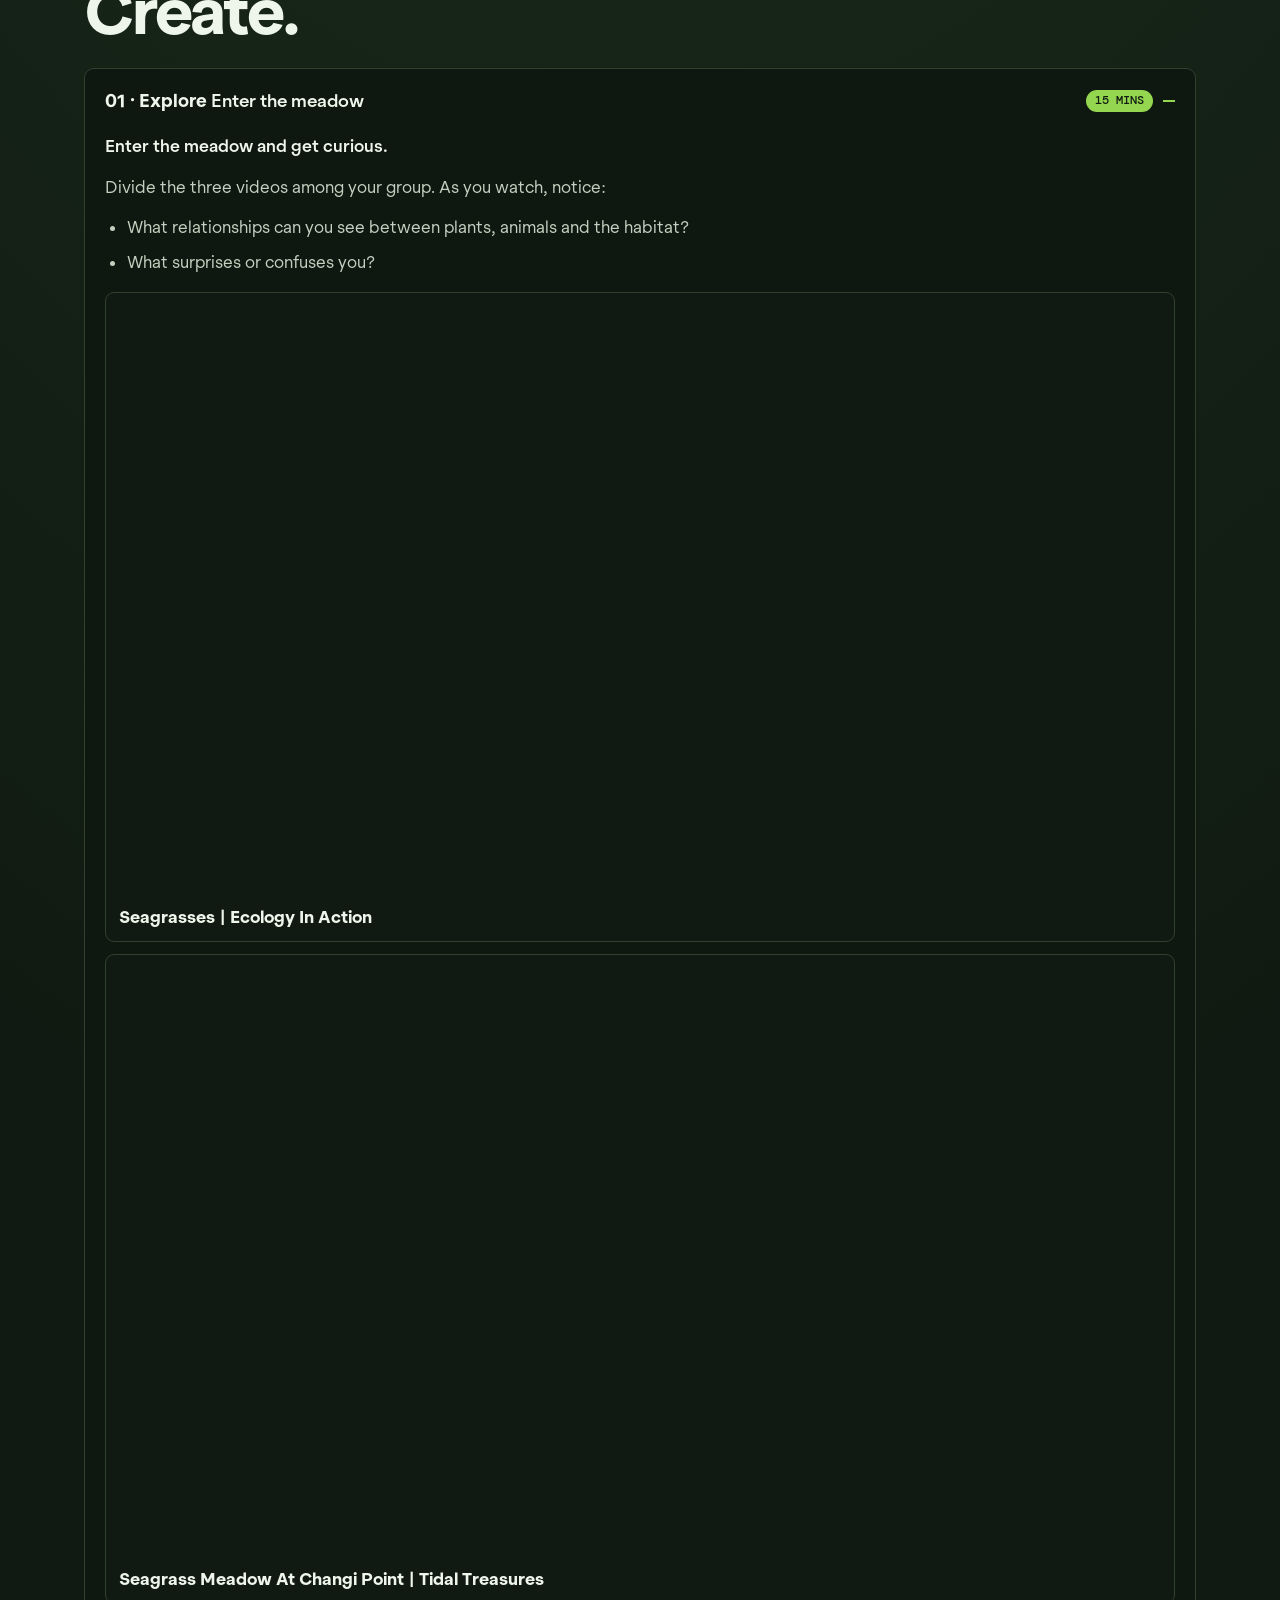
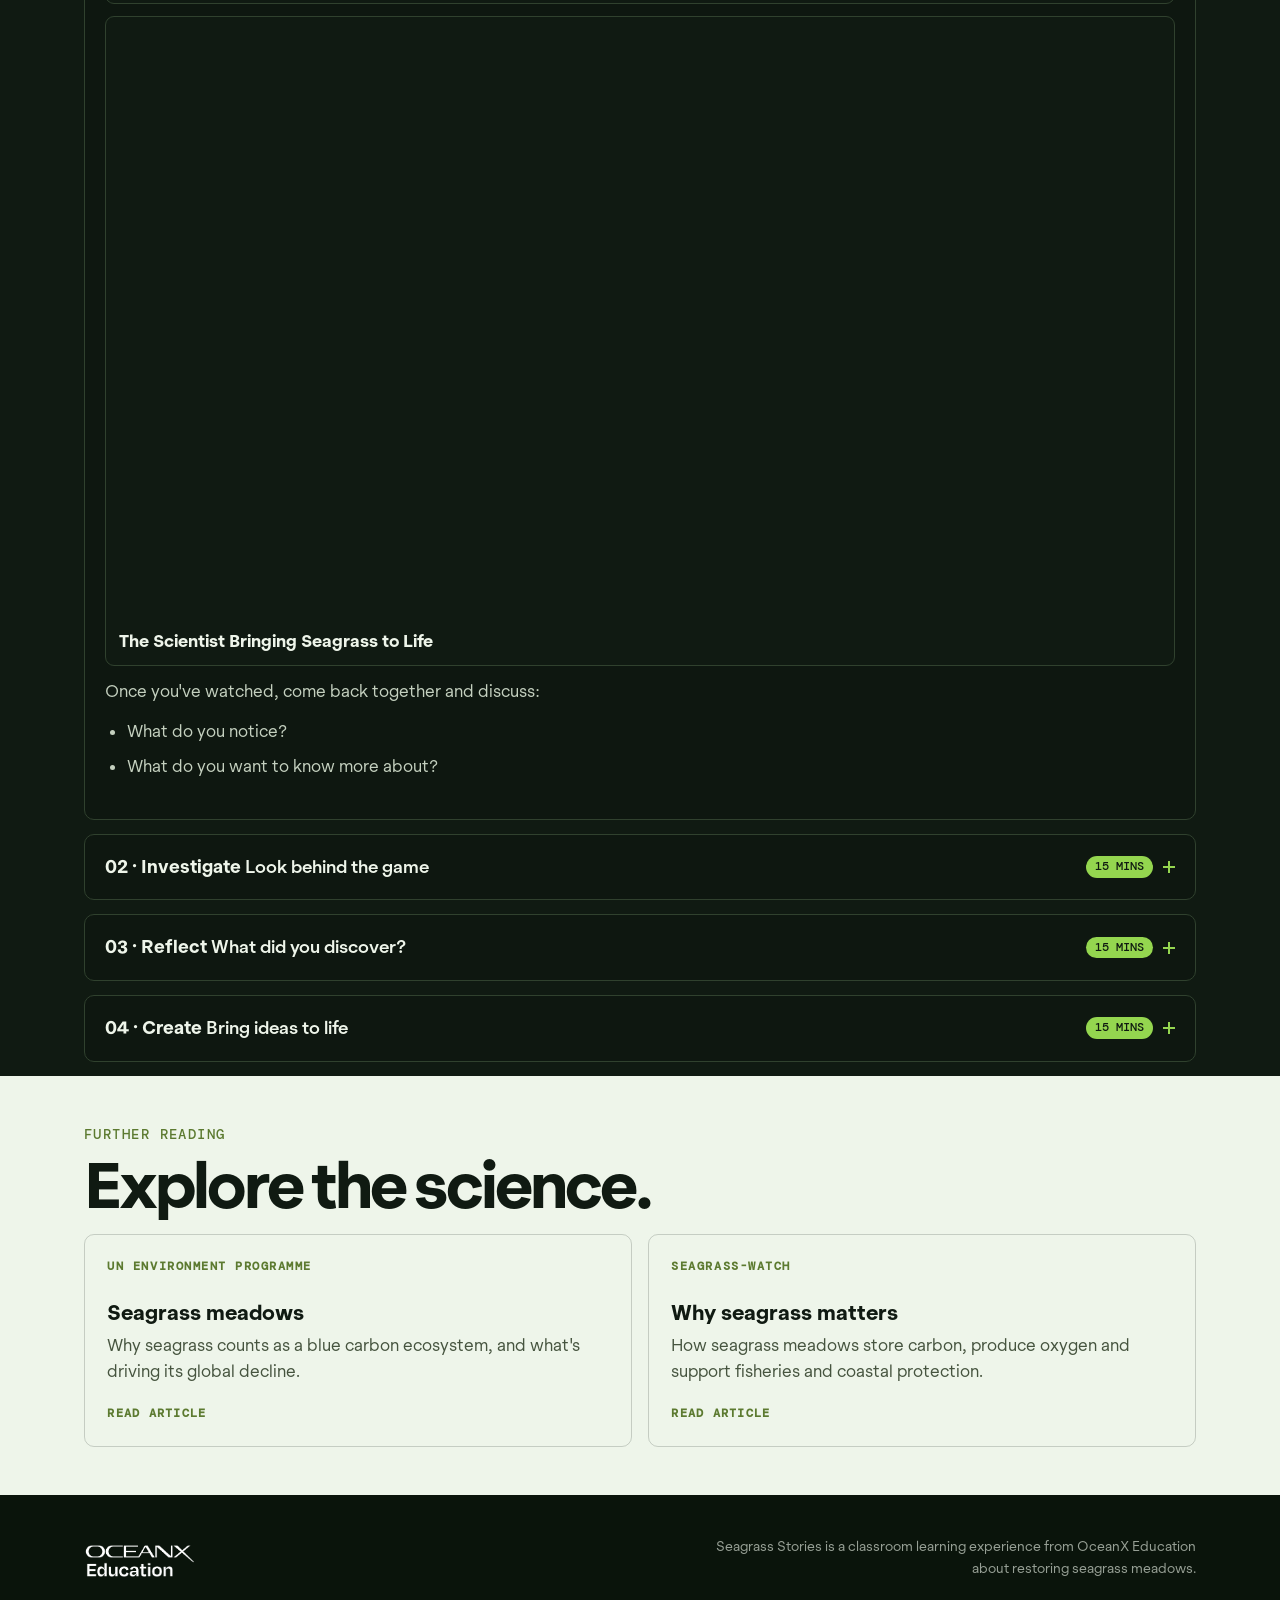
==== commit e5604b99: "Refine learning outcomes" ====
--- a/index.html
+++ b/index.html
@@ -62,17 +62,14 @@
                 </div>
                 <div class="outcomes" aria-label="Learning outcomes">
                     <div class="outcome"><b>Do</b>
-                        <p>Restore a seagrass meadow through hands-on choices, such as clearing debris, placing mats and
-                            tracking what changes, and design an experience that shows someone else how one action leads
-                            to another.</p>
+                        <p>Restore a seagrass meadow through choices like clearing debris, placing mats and tracking what changes, then design an experience that shows someone else how one action leads to the next.</p>
                     </div>
                     <div class="outcome"><b>Think</b>
-                        <p>Recognise seagrass restoration as a system: a mat here, a shoot there, and slowly the
-                            meadow's ability to hold carbon, shelter fish and protect the coast returns.</p>
+                        <p>Recognise seagrass restoration as a system, where small actions build on each other until the meadow's ability to hold carbon, shelter fish and protect the coast returns.</p>
                     </div>
                     <div class="outcome"><b>Feel</b>
-                        <p>Build a sense of agency and patient hope, seeing how small, careful interventions can add up
-                            to real recovery, even for a damaged habitat.</p>
+                        <p>Begin to develop a sense of agency and patient hope, seeing how small, careful interventions can add up
+                            to recovery, even for a damaged habitat.</p>
                     </div>
                 </div>
             </div>
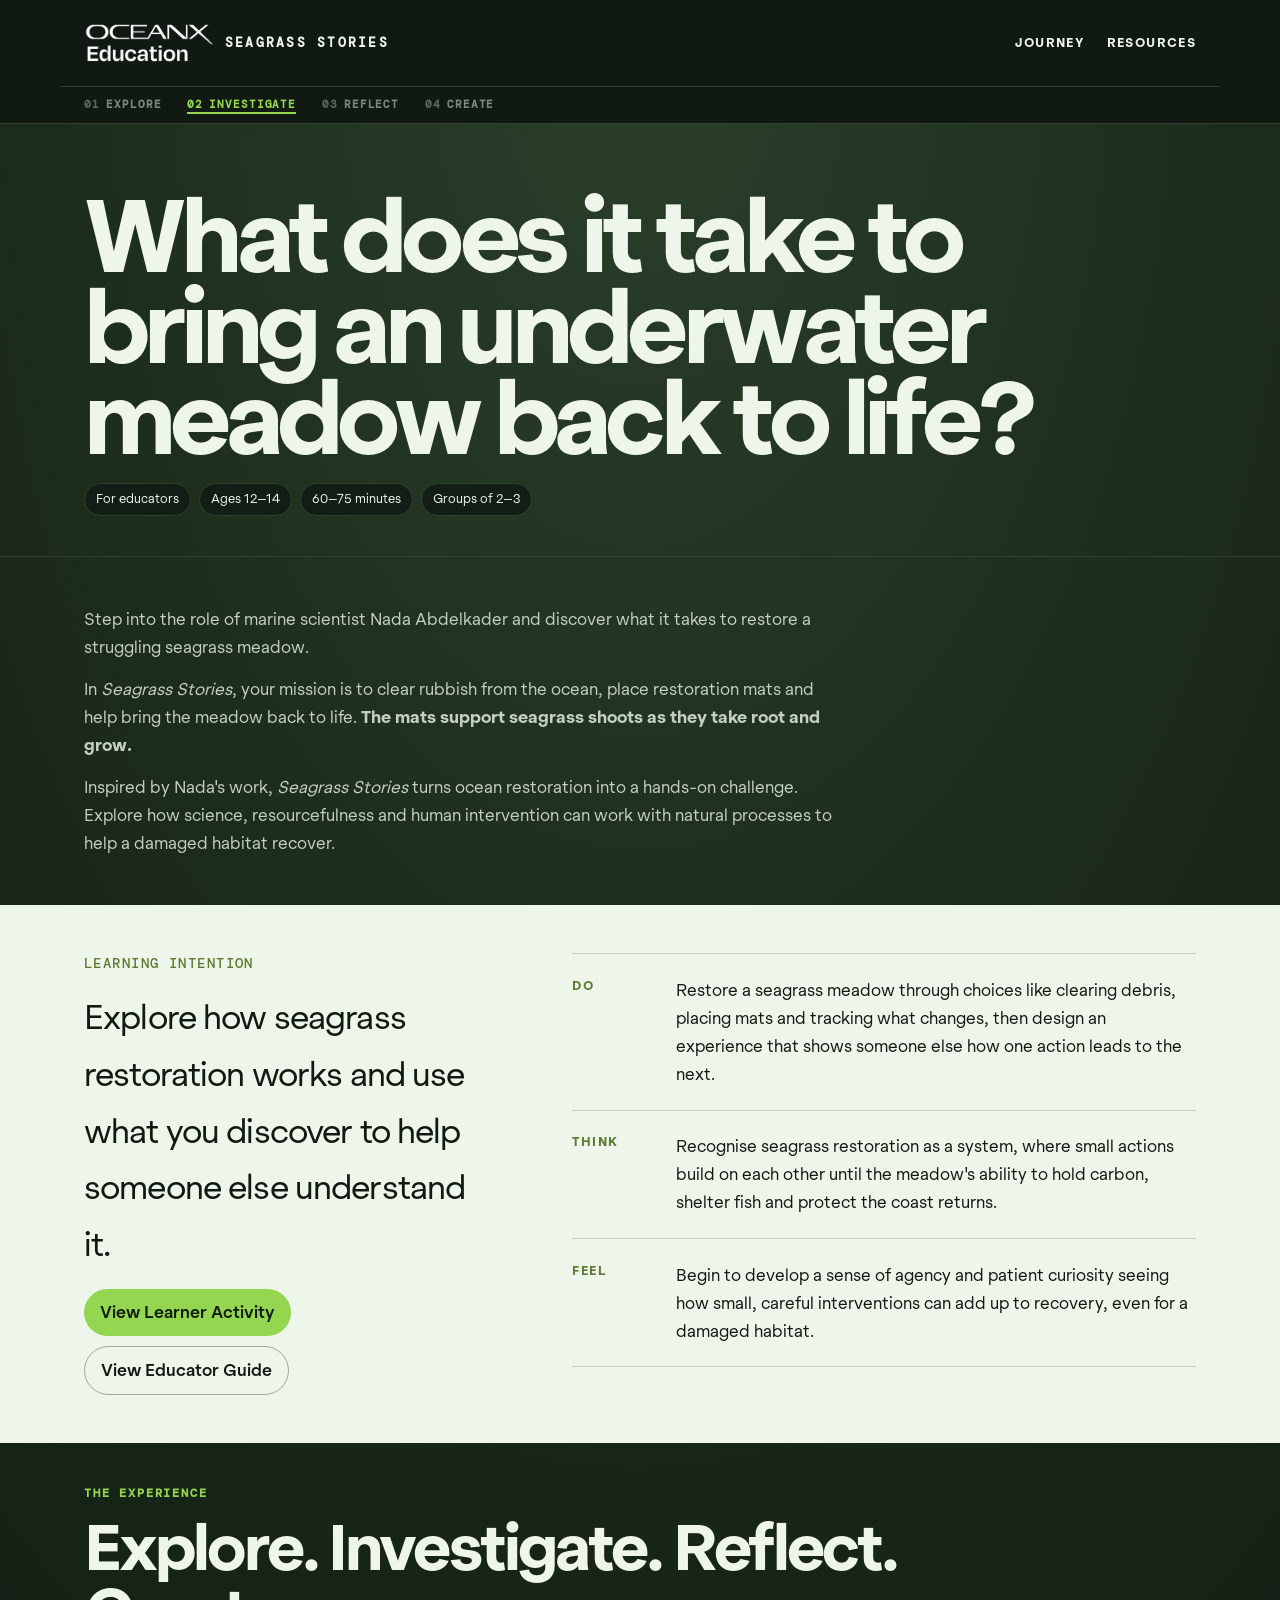
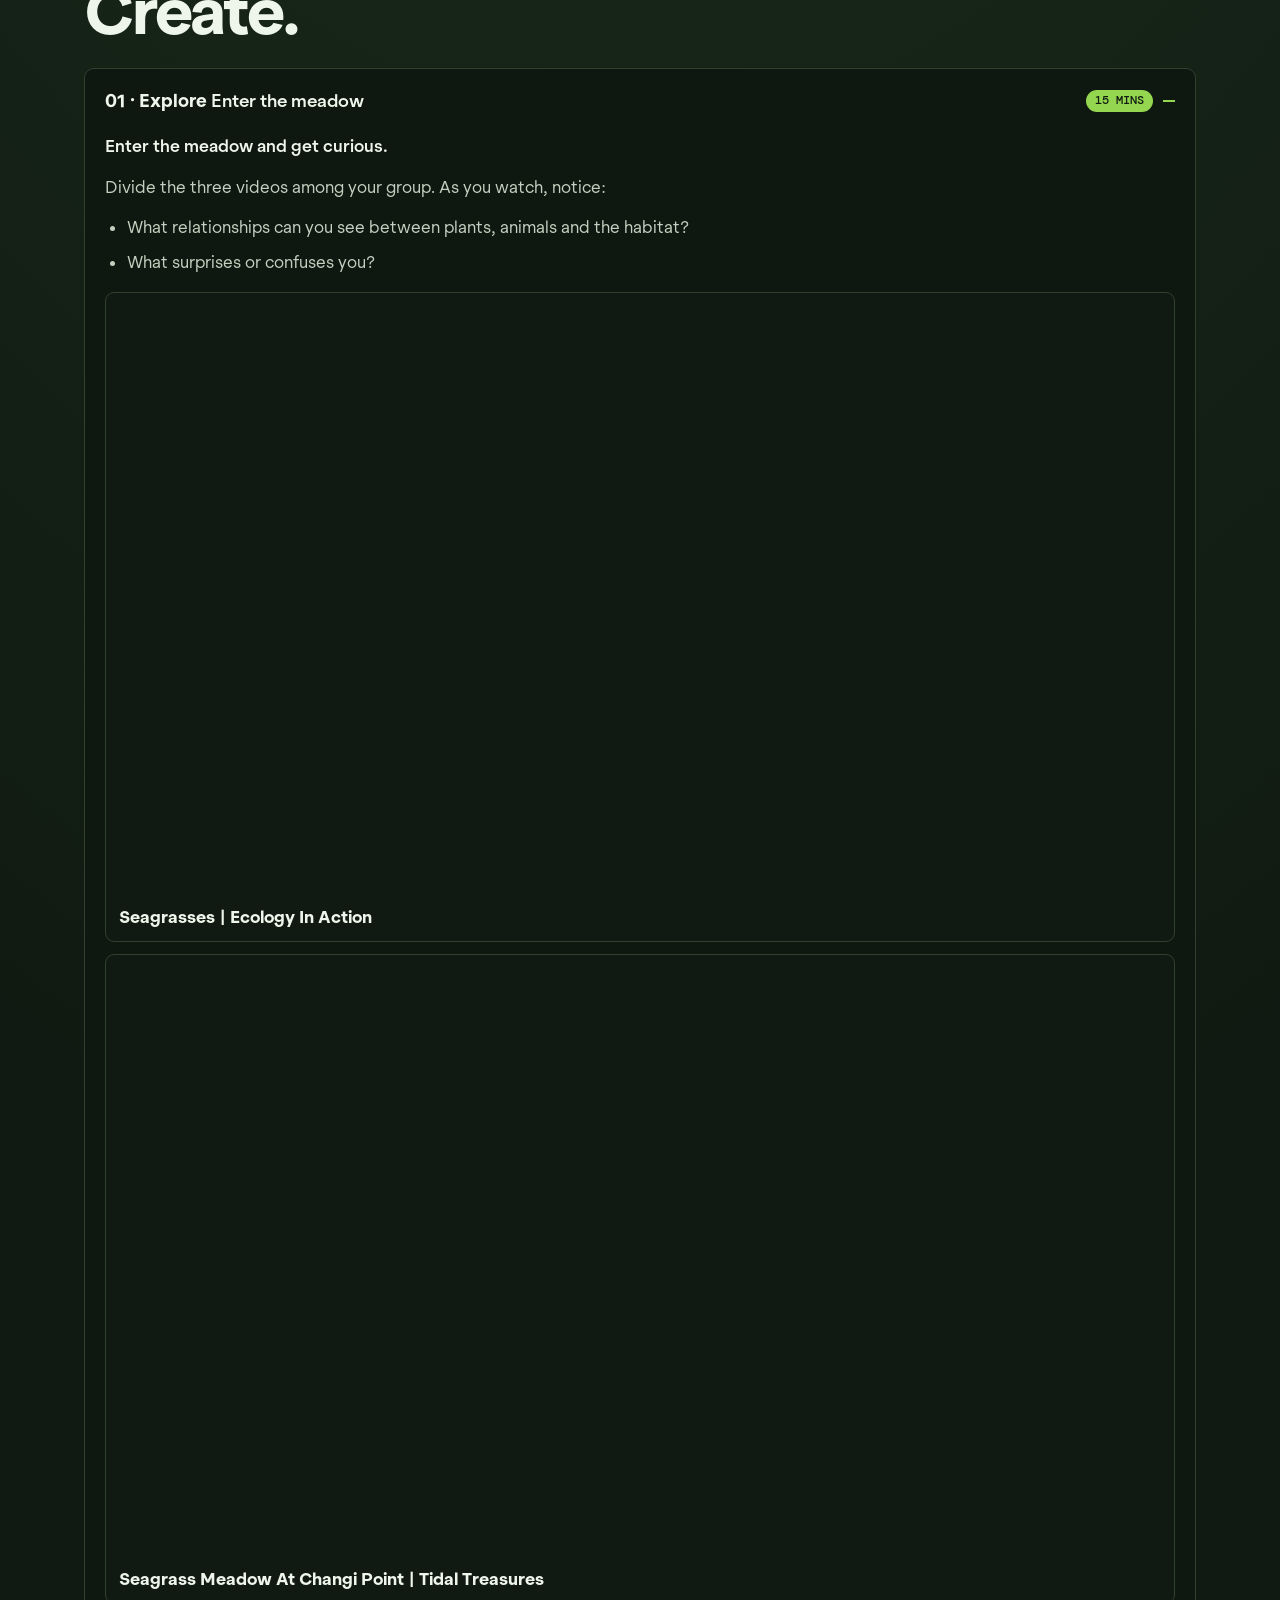
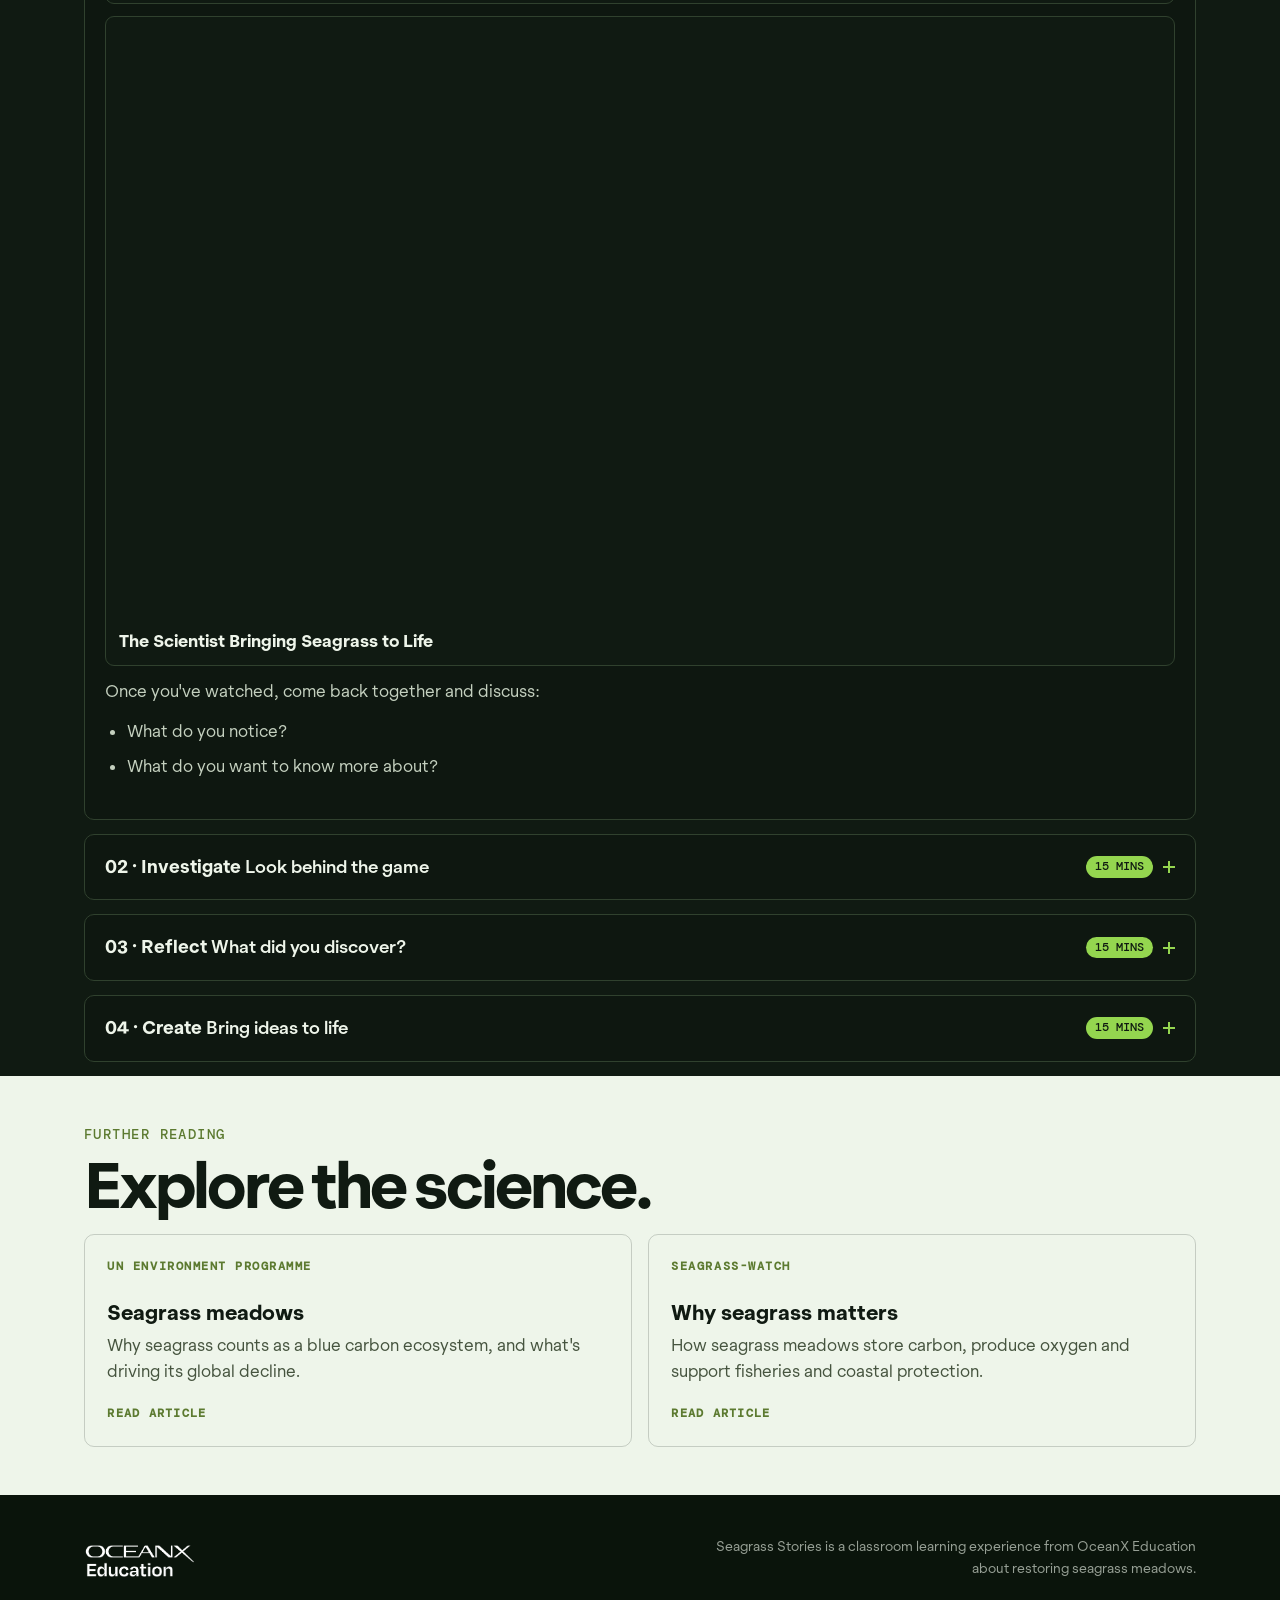
==== commit 8adef849: "Normalize companion document typography" ====
--- a/index.html
+++ b/index.html
@@ -68,7 +68,7 @@
                         <p>Recognise seagrass restoration as a system, where small actions build on each other until the meadow's ability to hold carbon, shelter fish and protect the coast returns.</p>
                     </div>
                     <div class="outcome"><b>Feel</b>
-                        <p>Begin to develop a sense of agency and patient hope, seeing how small, careful interventions can add up
+                        <p>Begin to develop a sense of agency and patient curiosity seeing how small, careful interventions can add up
                             to recovery, even for a damaged habitat.</p>
                     </div>
                 </div>
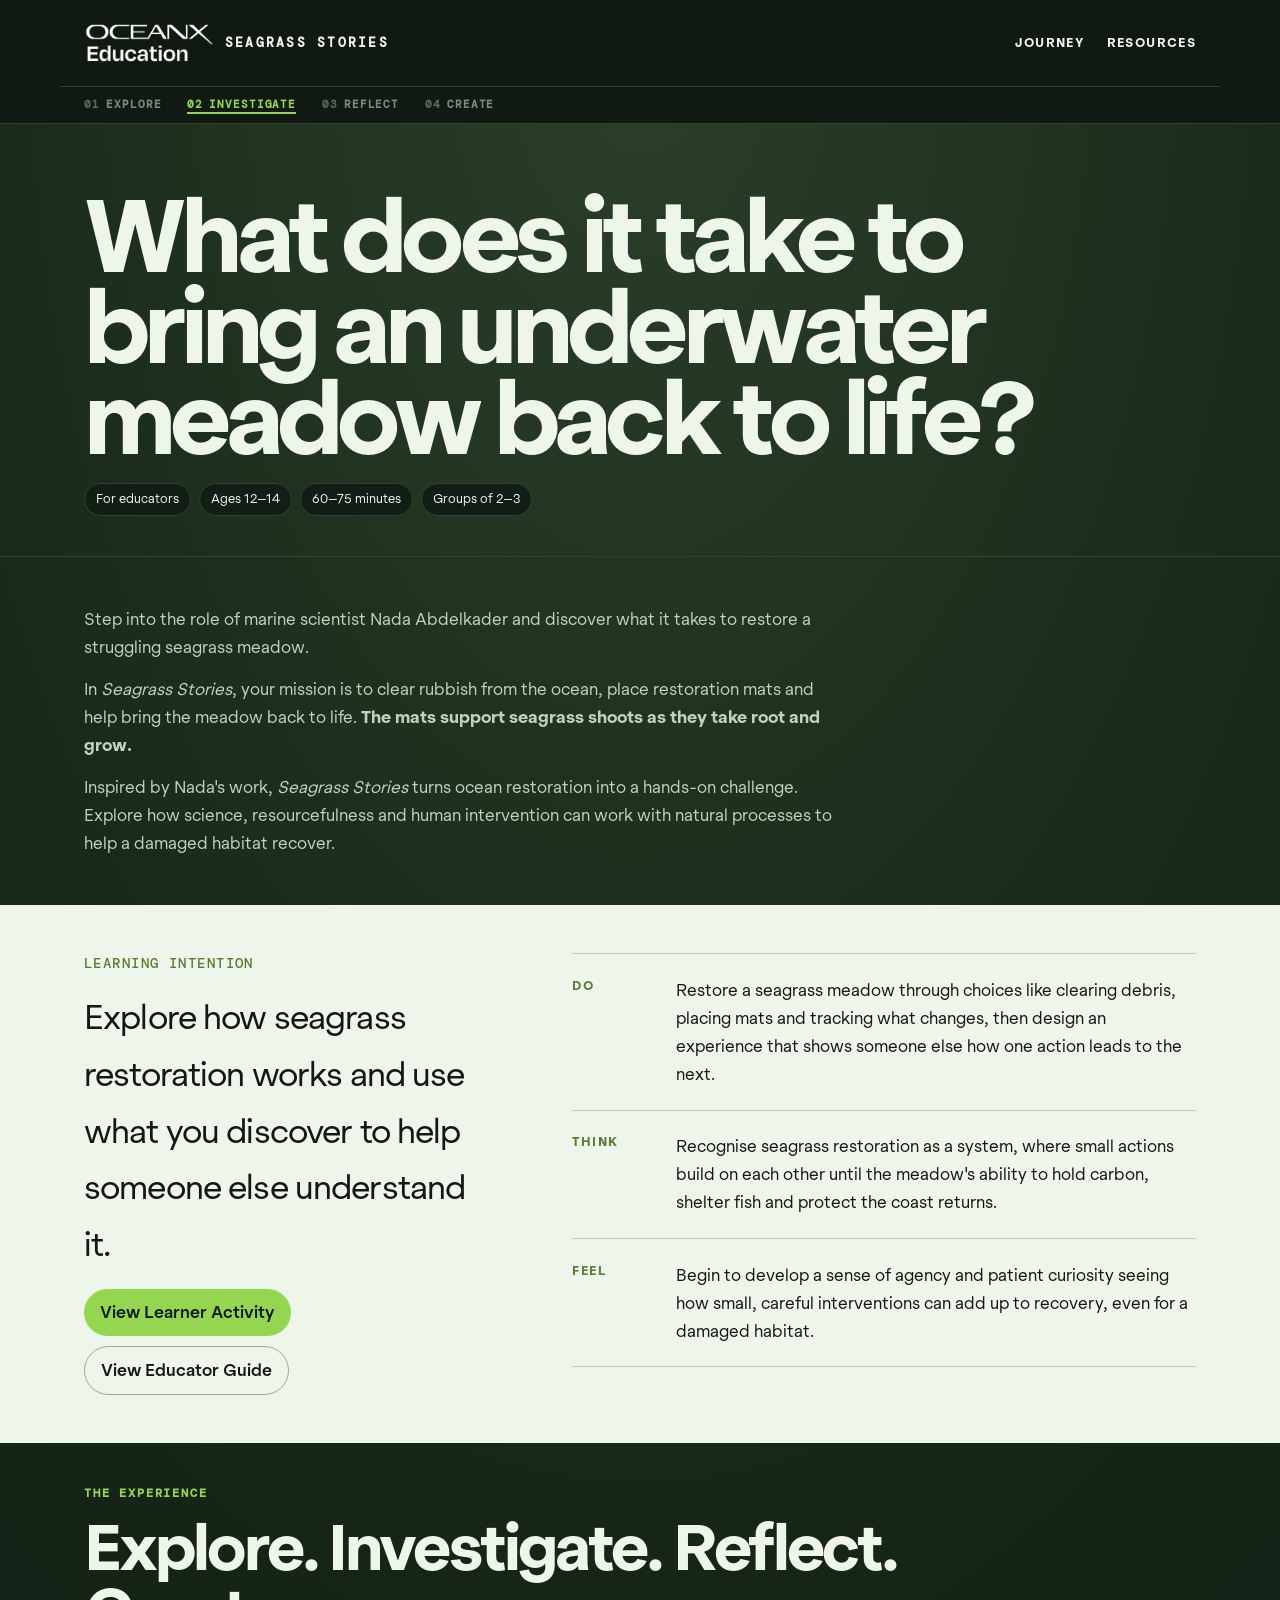
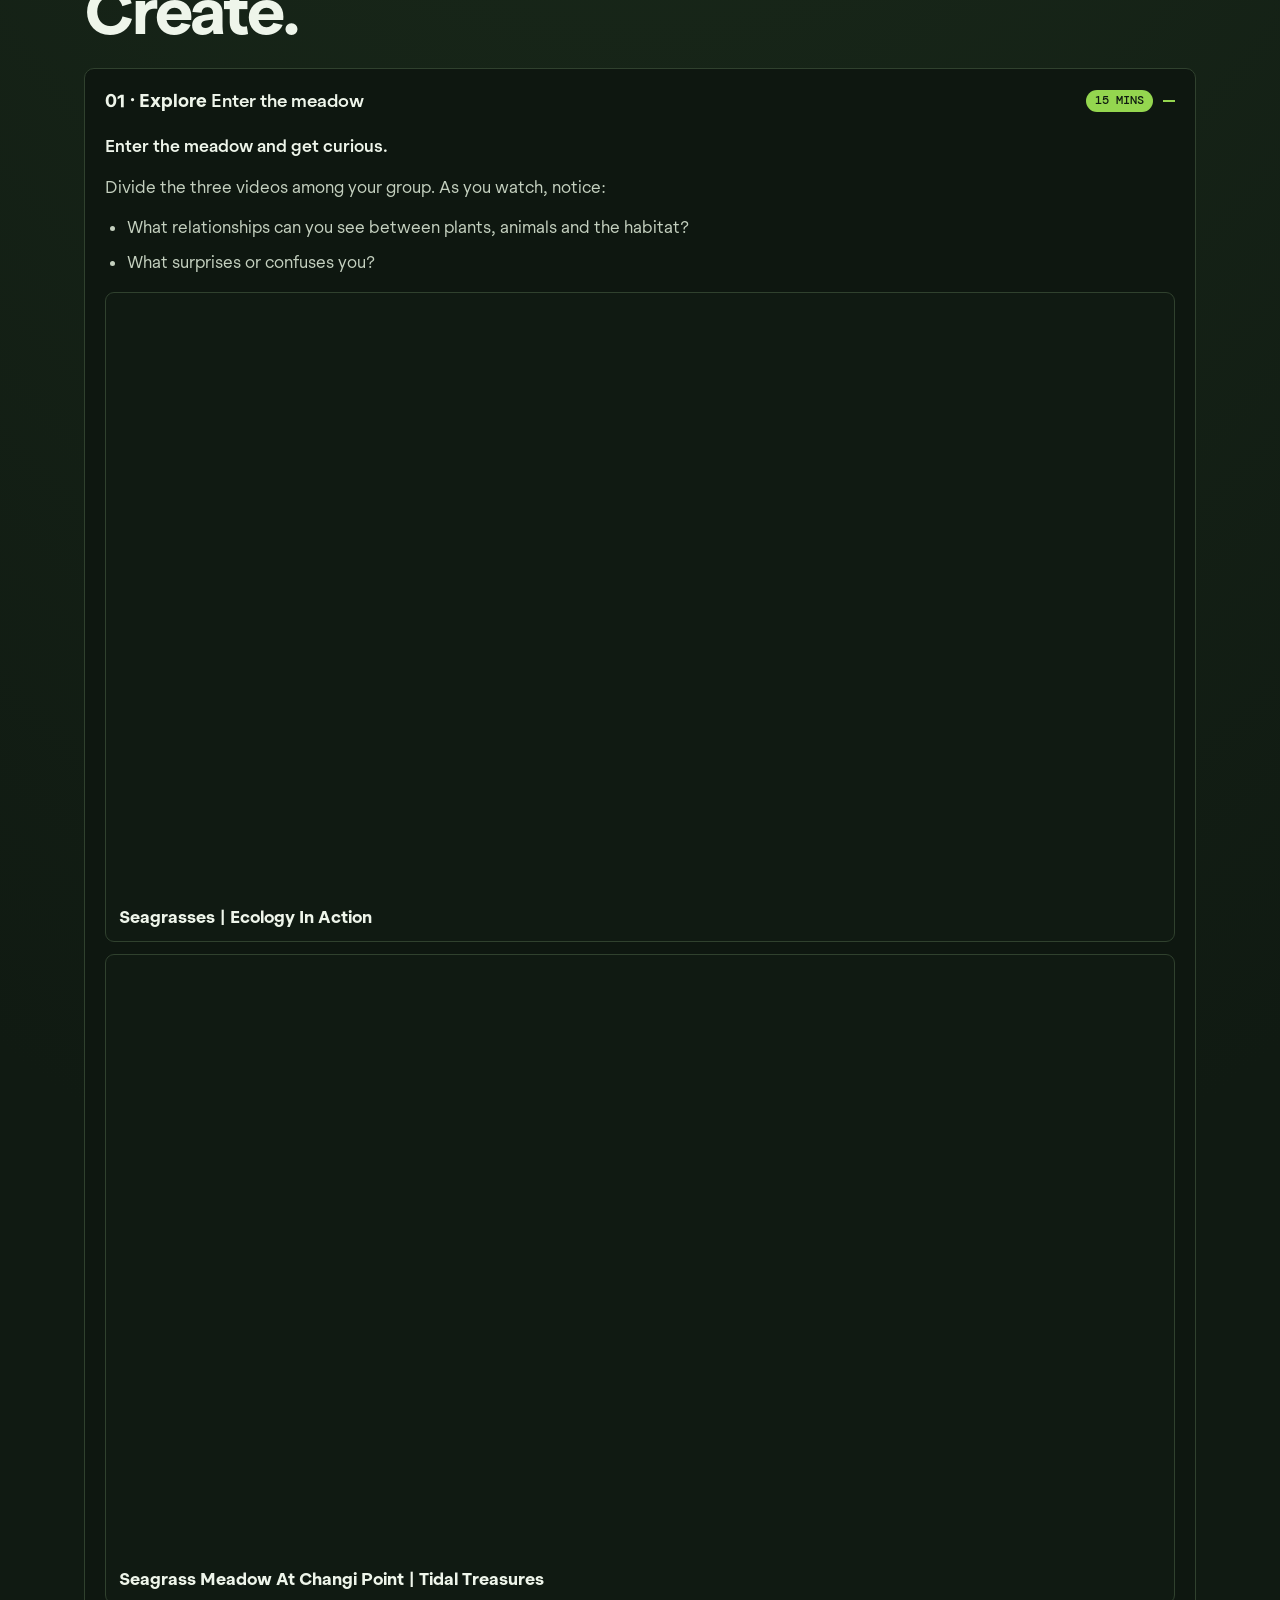
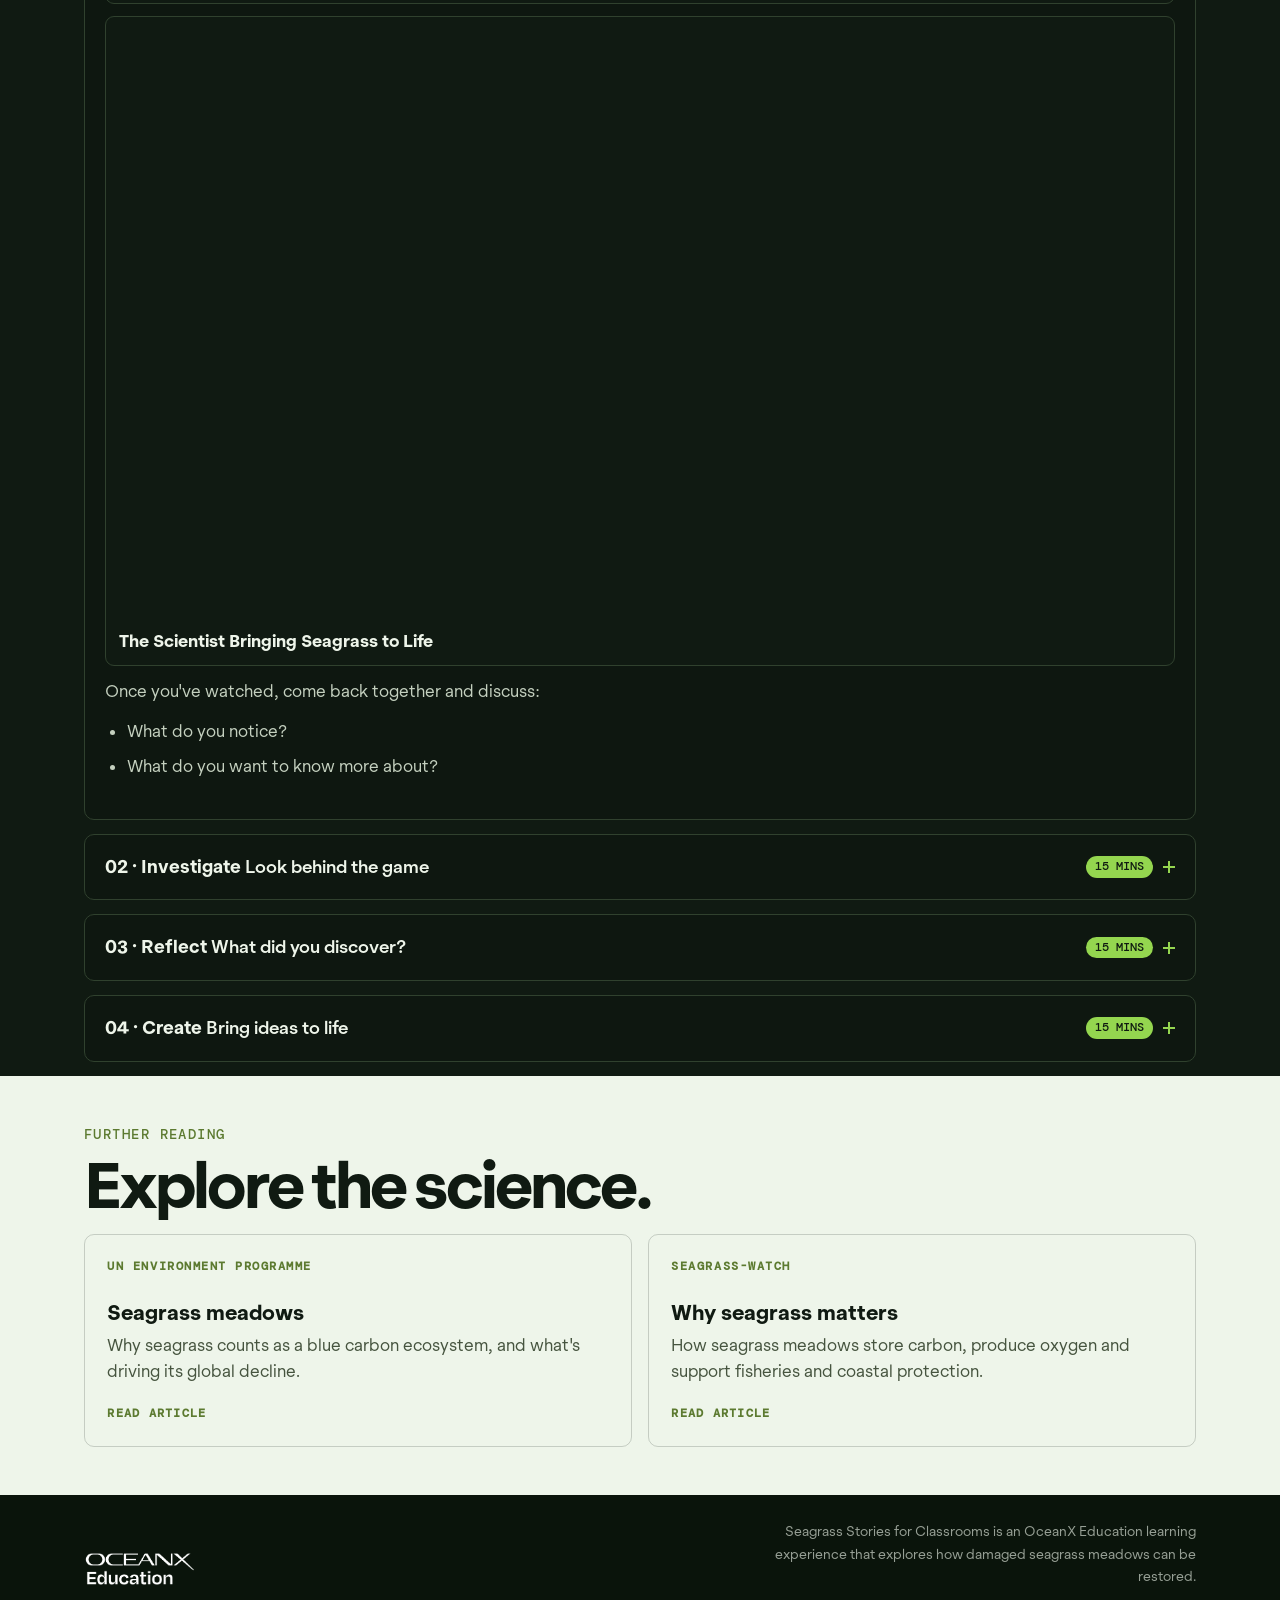
==== commit bd106725: "Update classroom experience copy" ====
--- a/index.html
+++ b/index.html
@@ -13,8 +13,7 @@
 
 <body>
     <header class="site-header">
-        <div class="shell nav"><a class="brand" href="#top"
-            aria-label="OceanX Education, Seagrass Stories home"><img
+        <div class="shell nav"><a class="brand" href="#top" aria-label="OceanX Education, Seagrass Stories home"><img
                     src="assets/logos/OceanX-Education-Logo-White.png" alt="OceanX Education"><span
                     class="brand-name">Seagrass Stories</span></a>
             <nav class="nav-links" aria-label="Main navigation"><a href="#journey">Journey</a><a
@@ -57,18 +56,22 @@
                     <p class="intention-statement">Explore how seagrass restoration works and use what you discover to
                         help someone else understand it.</p>
                     <div class="downloads"><a class="button" href="learneractivity.html">View Learner Activity
-                            </a><a class="button secondary" href="educatorguide.html">View Educator Guide
-                            </a></div>
+                        </a><a class="button secondary" href="educatorguide.html">View Educator Guide
+                        </a></div>
                 </div>
                 <div class="outcomes" aria-label="Learning outcomes">
                     <div class="outcome"><b>Do</b>
-                        <p>Restore a seagrass meadow through choices like clearing debris, placing mats and tracking what changes, then design an experience that shows someone else how one action leads to the next.</p>
+                        <p>Restore a seagrass meadow through choices like clearing debris, placing mats and tracking
+                            what changes, then design an experience that shows someone else how one action leads to the
+                            next.</p>
                     </div>
                     <div class="outcome"><b>Think</b>
-                        <p>Recognise seagrass restoration as a system, where small actions build on each other until the meadow's ability to hold carbon, shelter fish and protect the coast returns.</p>
+                        <p>Recognise seagrass restoration as a system, where small actions build on each other until the
+                            meadow's ability to hold carbon, shelter fish and protect the coast returns.</p>
                     </div>
                     <div class="outcome"><b>Feel</b>
-                        <p>Begin to develop a sense of agency and patient curiosity seeing how small, careful interventions can add up
+                        <p>Begin to develop a sense of agency and patient curiosity seeing how small, careful
+                            interventions can add up
                             to recovery, even for a damaged habitat.</p>
                     </div>
                 </div>
@@ -214,8 +217,8 @@
     <footer>
         <div class="shell footer-inner"><img class="footer-logo" src="assets/logos/OceanX-Education-Logo-White.png"
                 alt="OceanX Education">
-            <p class="footer-copy">Seagrass Stories is a classroom learning experience from OceanX Education about
-                restoring seagrass meadows.</p>
+            <p class="footer-copy">Seagrass Stories for Classrooms is an OceanX Education learning experience that
+                explores how damaged seagrass meadows can be restored.</p>
         </div>
     </footer>
     <script>(function () {
